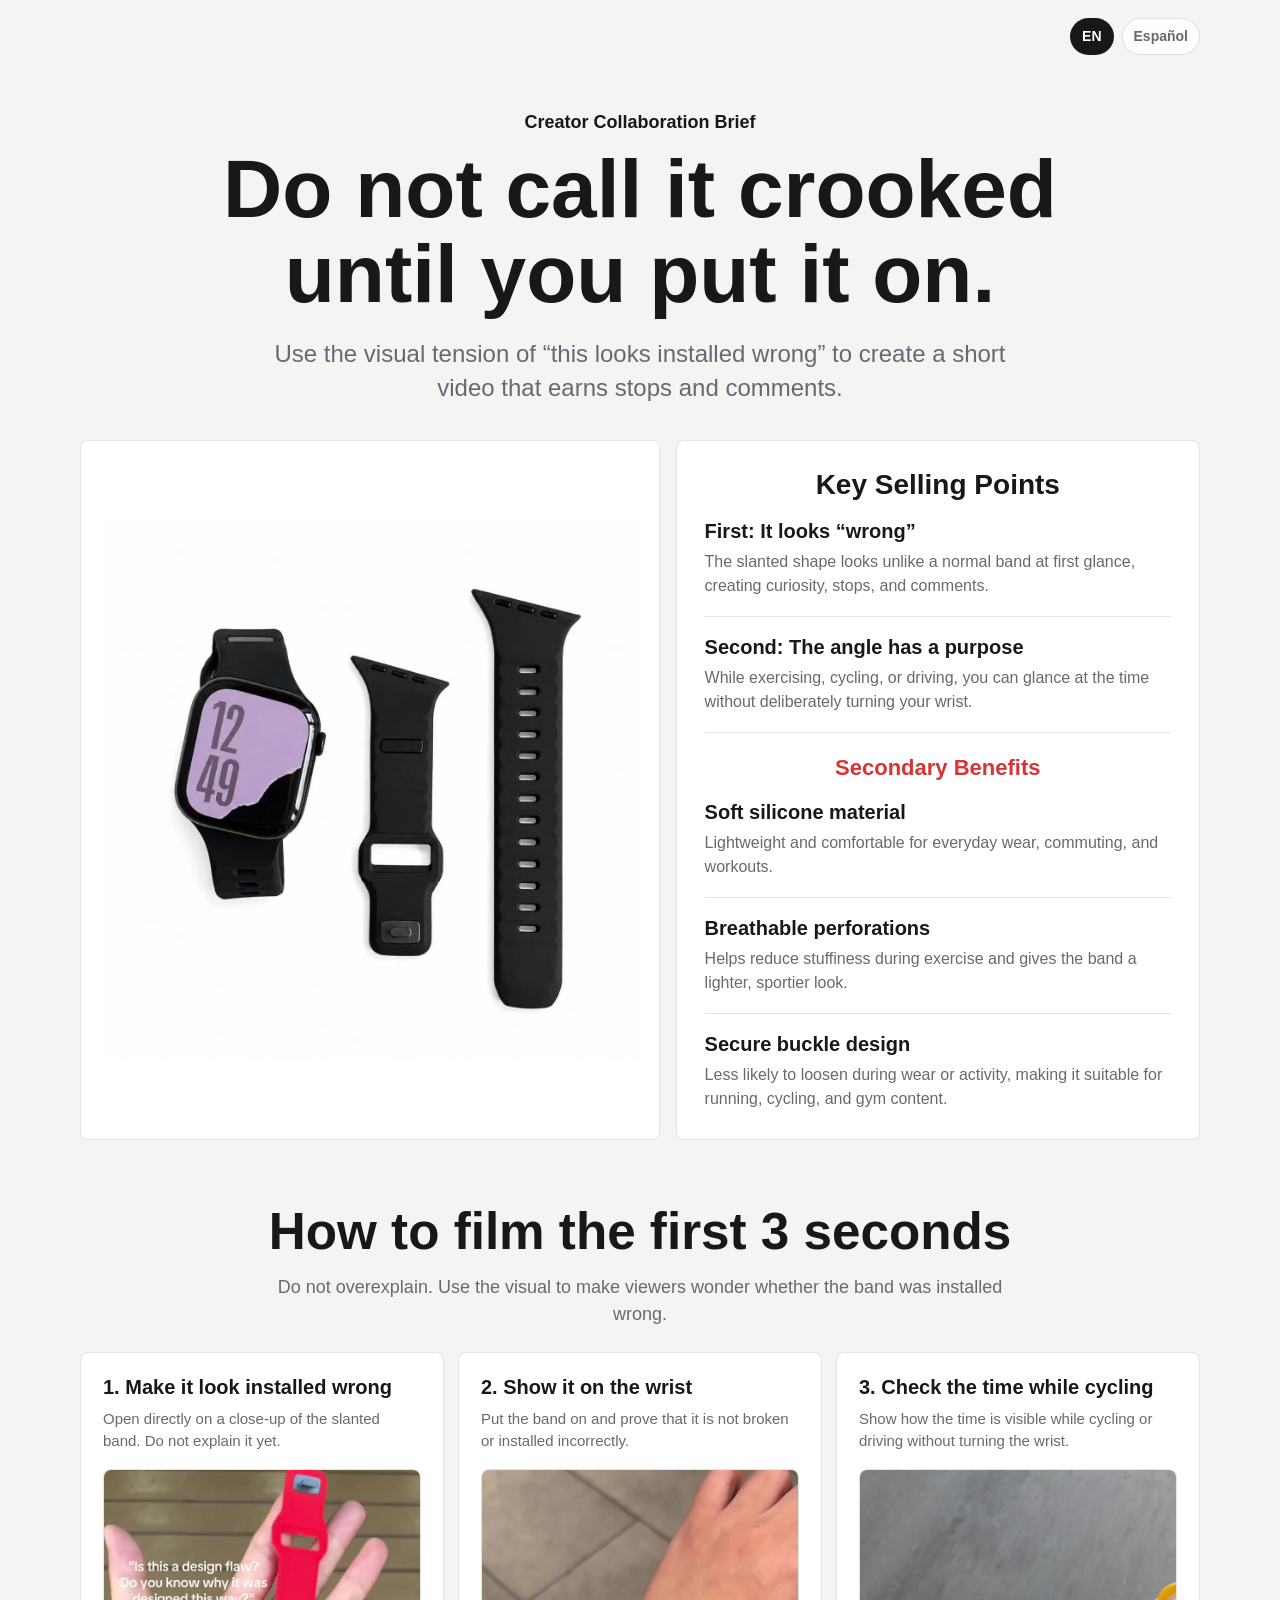
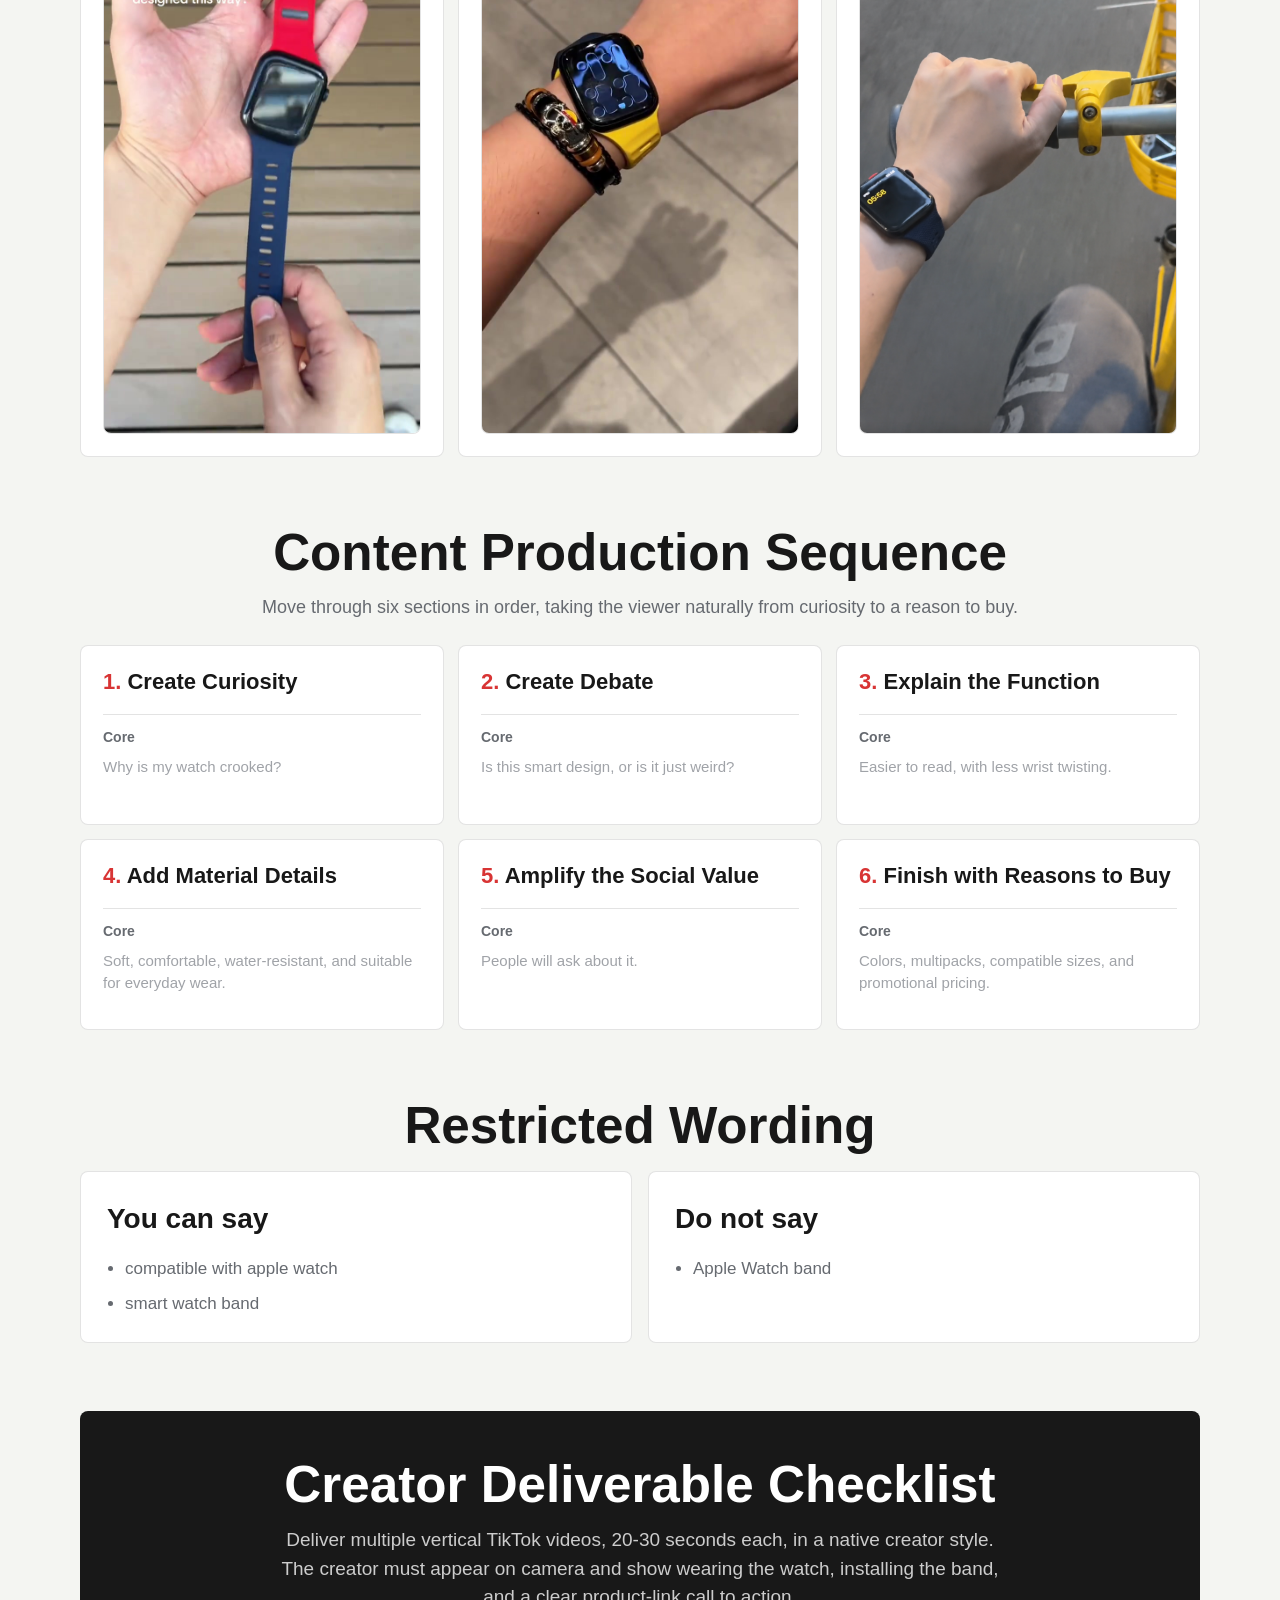
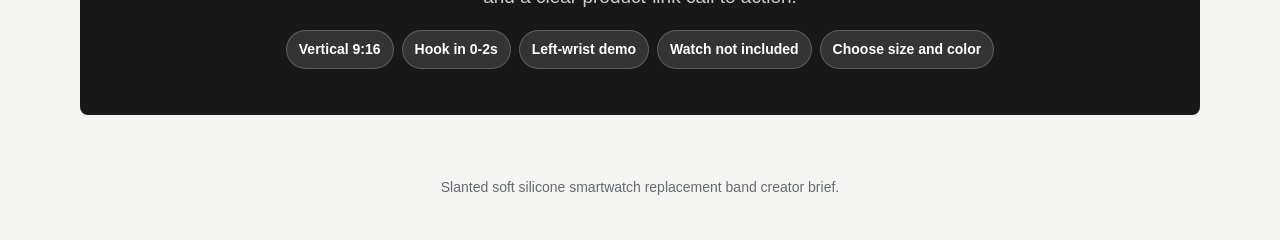
==== index.html @ fd340e9d "Sync English and Spanish content production sequence" ====
<!doctype html>
<html lang="en">
<head>
  <meta charset="utf-8">
  <meta name="viewport" content="width=device-width, initial-scale=1">
  <title>Slanted Apple Watch Band Creator Brief</title>
  <style>
    :root {
      --ink: #181818;
      --muted: #666a70;
      --page: #f4f5f2;
      --panel: #ffffff;
      --line: rgba(24, 24, 24, .12);
      --yellow: #f4c426;
      --red: #d83434;
      --blue: #1f4f86;
      --green: #61705a;
    }

    * {
      box-sizing: border-box;
      min-width: 0;
    }

    html { scroll-behavior: smooth; }

    body {
      margin: 0;
      font-family: -apple-system, BlinkMacSystemFont, "Segoe UI", Arial, sans-serif;
      color: var(--ink);
      background: var(--page);
      line-height: 1.5;
      letter-spacing: 0;
      overflow-x: hidden;
      max-width: 100vw;
    }

    h1, h2, h3, p, span, strong, li, .hook, .script-block {
      overflow-wrap: anywhere;
      word-break: normal;
    }

    img {
      display: block;
      max-width: 100%;
    }

    a { color: inherit; }

    .wrap {
      width: min(1120px, calc(100% - 36px));
      margin: 0 auto;
    }

    .language-switch {
      display: flex;
      justify-content: flex-end;
      gap: 8px;
      padding-top: 18px;
    }

    .language-switch a {
      color: var(--muted);
      text-decoration: none;
      font-size: 14px;
      font-weight: 700;
      padding: 7px 11px;
      border-radius: 999px;
      background: rgba(255, 255, 255, .75);
      border: 1px solid var(--line);
    }

    .language-switch a.active {
      color: #fff;
      background: var(--ink);
    }

    .hero {
      padding: 54px 0 30px;
      text-align: center;
    }

    .eyebrow {
      margin: 0 0 10px;
      color: var(--ink);
      font-size: 18px;
      font-weight: 800;
    }

    h1 {
      max-width: 930px;
      margin: 0 auto;
      font-size: clamp(42px, 7vw, 82px);
      line-height: 1.04;
      font-weight: 850;
    }

    .lead {
      max-width: 760px;
      margin: 20px auto 0;
      color: var(--muted);
      font-size: clamp(18px, 2vw, 24px);
      line-height: 1.45;
    }

    .hero-grid {
      display: grid;
      grid-template-columns: minmax(0, 1.05fr) minmax(280px, .95fr);
      gap: 16px;
      margin-top: 34px;
      align-items: stretch;
    }

    .hero-visual,
    .hero-facts {
      border-radius: 8px;
      overflow: hidden;
      background: var(--panel);
      border: 1px solid var(--line);
    }

    .hero-visual {
      display: flex;
      align-items: center;
      justify-content: center;
      min-height: 520px;
    }

    .hero-visual img {
      width: 100%;
      height: 100%;
      min-height: 520px;
      object-fit: contain;
      padding: 20px;
      background: #fff;
    }

    .hero-facts {
      text-align: left;
      padding: 28px;
      display: flex;
      flex-direction: column;
      justify-content: center;
      gap: 18px;
    }

    .facts-title {
      margin: 0;
      font-size: 28px;
      line-height: 1.15;
      font-weight: 850;
    }

    .fact-row {
      padding-bottom: 18px;
      border-bottom: 1px solid var(--line);
    }

    .fact-row:last-child {
      border-bottom: 0;
      padding-bottom: 0;
    }

    .fact-row strong {
      display: block;
      font-size: 20px;
      line-height: 1.25;
      margin-bottom: 6px;
    }

    .fact-row span {
      display: block;
      color: var(--muted);
      font-size: 16px;
    }

    .fact-subtitle {
      margin: 0 0 -2px;
      color: var(--red);
      font-size: 22px;
      font-weight: 850;
      letter-spacing: 0;
      text-align: center;
    }

    section { padding: 34px 0; }

    h2 {
      margin: 0 0 18px;
      font-size: clamp(30px, 4vw, 52px);
      line-height: 1.08;
      text-align: center;
      font-weight: 850;
    }

    .section-subtitle {
      max-width: 760px;
      margin: -4px auto 24px;
      color: var(--muted);
      text-align: center;
      font-size: 18px;
    }

    .grid {
      display: grid;
      grid-template-columns: repeat(4, minmax(0, 1fr));
      gap: 14px;
    }

    .grid-three {
      grid-template-columns: repeat(3, minmax(0, 1fr));
    }

    .tile {
      min-height: 190px;
      padding: 22px;
      border-radius: 8px;
      background: var(--panel);
      border: 1px solid var(--line);
    }

    .tile strong {
      display: block;
      margin-bottom: 8px;
      font-size: 20px;
      line-height: 1.25;
    }

    .tile span {
      display: block;
      color: var(--muted);
      font-size: 15px;
    }

    .tile-image {
      width: 100%;
      aspect-ratio: 9 / 16;
      object-fit: cover;
      object-position: center;
      border-radius: 8px;
      margin-top: 16px;
      border: 1px solid var(--line);
      background: #fff;
    }

    .split {
      display: grid;
      grid-template-columns: 1fr 1fr;
      gap: 16px;
      align-items: stretch;
    }

    .panel {
      border-radius: 8px;
      background: var(--panel);
      border: 1px solid var(--line);
      overflow: hidden;
    }

    .panel-copy {
      padding: 34px;
      display: flex;
      flex-direction: column;
      justify-content: center;
    }

    .panel-copy h3 {
      margin: 0 0 12px;
      font-size: clamp(28px, 4vw, 48px);
      line-height: 1.08;
    }

    .panel-copy p {
      margin: 0 0 16px;
      color: var(--muted);
      font-size: 18px;
    }

    .panel-copy ul {
      margin: 0;
      padding-left: 18px;
      color: var(--muted);
      font-size: 17px;
    }

    .panel-copy li + li { margin-top: 8px; }

    .reference-image img {
      width: 100%;
      height: 100%;
      min-height: 520px;
      object-fit: cover;
    }

    .reference-grid {
      display: grid;
      grid-template-columns: repeat(4, minmax(0, 1fr));
      gap: 14px;
    }

    .reference-grid .panel img {
      width: 100%;
      height: 100%;
      aspect-ratio: 3 / 4;
      object-fit: cover;
    }

    .caption {
      padding: 12px 16px;
      color: var(--muted);
      font-size: 14px;
      border-top: 1px solid var(--line);
      background: #fff;
    }

    .script-block {
      padding: 26px;
      border-left: 7px solid var(--yellow);
      background: #fff;
      border-radius: 8px;
      border-top: 1px solid var(--line);
      border-right: 1px solid var(--line);
      border-bottom: 1px solid var(--line);
      font-size: 22px;
      line-height: 1.45;
      font-weight: 750;
    }

    .shot-list {
      display: grid;
      grid-template-columns: repeat(5, minmax(0, 1fr));
      gap: 12px;
      counter-reset: shot;
    }

    .shot {
      min-height: 220px;
      padding: 18px;
      border-radius: 8px;
      border: 1px solid var(--line);
      background: var(--panel);
      position: relative;
    }

    .shot::before {
      counter-increment: shot;
      content: counter(shot);
      display: flex;
      align-items: center;
      justify-content: center;
      width: 30px;
      height: 30px;
      margin-bottom: 18px;
      border-radius: 50%;
      color: #fff;
      background: var(--ink);
      font-weight: 800;
    }

    .shot strong {
      display: block;
      margin-bottom: 8px;
      font-size: 18px;
      line-height: 1.25;
    }

    .shot span {
      display: block;
      color: var(--muted);
      font-size: 15px;
    }

    .hooks {
      display: grid;
      grid-template-columns: repeat(2, minmax(0, 1fr));
      gap: 14px;
    }

    .hook {
      min-height: 120px;
      padding: 22px;
      border-radius: 8px;
      background: var(--ink);
      color: #fff;
      font-size: 22px;
      line-height: 1.25;
      font-weight: 800;
    }

    .hook:nth-child(2) { background: var(--blue); }
    .hook:nth-child(3) { background: var(--green); }
    .hook:nth-child(4) { background: var(--red); }

    .content-flow {
      display: grid;
      grid-template-columns: repeat(3, minmax(0, 1fr));
      gap: 14px;
      counter-reset: flow-step;
    }

    .flow-card {
      min-height: 180px;
      padding: 22px;
      border-radius: 8px;
      background: var(--panel);
      border: 1px solid var(--line);
      counter-increment: flow-step;
    }

    .flow-card h3 {
      margin: 0 0 18px;
      font-size: 22px;
      line-height: 1.25;
    }

    .flow-card h3::before {
      content: counter(flow-step) ". ";
      color: var(--red);
    }

    .flow-branch {
      min-height: 76px;
      padding: 12px 0;
      border-top: 1px solid var(--line);
    }

    .flow-branch strong {
      display: block;
      margin-bottom: 8px;
      color: var(--muted);
      font-size: 14px;
    }

    .flow-branch span {
      display: block;
      min-height: 28px;
      color: #a0a3a8;
      font-size: 15px;
    }

    .do-dont {
      display: grid;
      grid-template-columns: 1fr 1fr;
      gap: 16px;
    }

    .list-panel {
      padding: 26px;
      border-radius: 8px;
      background: var(--panel);
      border: 1px solid var(--line);
    }

    .list-panel h3 {
      margin: 0 0 16px;
      font-size: 28px;
    }

    .list-note {
      margin: -6px 0 14px;
      color: var(--ink);
      font-size: 18px;
      font-weight: 750;
    }

    .list-panel ul {
      margin: 0;
      padding-left: 18px;
      color: var(--muted);
      font-size: 17px;
    }

    .list-panel li + li { margin-top: 9px; }

    .quote-grid {
      display: grid;
      grid-template-columns: repeat(3, minmax(0, 1fr));
      gap: 14px;
    }

    .quote {
      padding: 22px;
      border-radius: 8px;
      background: var(--panel);
      border: 1px solid var(--line);
      min-height: 180px;
    }

    .quote strong {
      display: block;
      font-size: 18px;
      margin-bottom: 8px;
    }

    .quote p {
      margin: 0;
      color: var(--muted);
      font-size: 16px;
    }

    .cta {
      padding: 46px 28px;
      border-radius: 8px;
      color: #fff;
      background: var(--ink);
      text-align: center;
    }

    .cta h2 {
      color: #fff;
      margin-bottom: 14px;
    }

    .cta p {
      max-width: 740px;
      margin: 0 auto;
      color: rgba(255, 255, 255, .78);
      font-size: 19px;
    }

    .badge-row {
      display: flex;
      flex-wrap: wrap;
      gap: 8px;
      justify-content: center;
      margin-top: 18px;
    }

    .badge {
      padding: 8px 12px;
      border-radius: 999px;
      background: rgba(255, 255, 255, .12);
      border: 1px solid rgba(255, 255, 255, .2);
      color: #fff;
      font-size: 14px;
      font-weight: 750;
    }

    footer {
      padding: 28px 0 42px;
      color: var(--muted);
      text-align: center;
      font-size: 14px;
    }

    @media (max-width: 900px) {
      .hero-grid,
      .split,
      .do-dont {
        grid-template-columns: 1fr;
      }

      .grid,
      .shot-list,
      .content-flow,
      .reference-grid,
      .quote-grid {
        grid-template-columns: repeat(2, minmax(0, 1fr));
      }

      .reference-image img,
      .hero-visual,
      .hero-visual img {
        min-height: 0;
      }
    }

    @media (max-width: 620px) {
      .wrap {
        width: calc(100% - 24px);
        max-width: calc(100vw - 24px);
      }
      .language-switch { justify-content: center; }
      .hero { padding-top: 38px; }
      h1 {
        font-size: clamp(34px, 10vw, 42px);
        line-height: 1.08;
      }
      .lead {
        font-size: 17px;
        max-width: 100%;
      }
      .hero-grid {
        gap: 12px;
        width: 100%;
      }
      .hero-visual,
      .hero-facts,
      .panel,
      .tile,
      .shot,
      .quote,
      .list-panel {
        width: 100%;
        max-width: 100%;
      }
      .hero-visual img { padding: 12px; }
      .grid,
      .shot-list,
      .hooks,
      .content-flow,
      .reference-grid,
      .quote-grid {
        grid-template-columns: 1fr;
      }
      .hero-facts,
      .panel-copy,
      .list-panel,
      .script-block {
        padding: 22px;
      }
      .shot { min-height: 0; }
      .hook { font-size: 20px; }
    }
  </style>
</head>
<body>
  <header class="wrap">
    <nav class="language-switch" aria-label="Language">
      <a class="active" href="index.html">EN</a>
      <a href="index-es.html">Español</a>
    </nav>
  </header>

  <main>
    <section class="hero">
      <div class="wrap">
        <p class="eyebrow">Creator Collaboration Brief</p>
        <h1>Do not call it crooked until you put it on.</h1>
        <p class="lead">Use the visual tension of “this looks installed wrong” to create a short video that earns stops and comments.</p>

        <div class="hero-grid">
          <div class="hero-visual">
            <img src="assets/product-main.webp" alt="Black slanted smartwatch replacement band">
          </div>
          <div class="hero-facts">
            <h2 class="facts-title">Key Selling Points</h2>
            <div class="fact-row">
              <strong>First: It looks “wrong”</strong>
              <span>The slanted shape looks unlike a normal band at first glance, creating curiosity, stops, and comments.</span>
            </div>
            <div class="fact-row">
              <strong>Second: The angle has a purpose</strong>
              <span>While exercising, cycling, or driving, you can glance at the time without deliberately turning your wrist.</span>
            </div>
            <div class="fact-subtitle">Secondary Benefits</div>
            <div class="fact-row">
              <strong>Soft silicone material</strong>
              <span>Lightweight and comfortable for everyday wear, commuting, and workouts.</span>
            </div>
            <div class="fact-row">
              <strong>Breathable perforations</strong>
              <span>Helps reduce stuffiness during exercise and gives the band a lighter, sportier look.</span>
            </div>
            <div class="fact-row">
              <strong>Secure buckle design</strong>
              <span>Less likely to loosen during wear or activity, making it suitable for running, cycling, and gym content.</span>
            </div>
          </div>
        </div>
      </div>
    </section>

    <section>
      <div class="wrap">
        <h2>How to film the first 3 seconds</h2>
        <p class="section-subtitle">Do not overexplain. Use the visual to make viewers wonder whether the band was installed wrong.</p>
        <div class="grid grid-three">
          <div class="tile">
            <strong>1. Make it look installed wrong</strong>
            <span>Open directly on a close-up of the slanted band. Do not explain it yet.</span>
            <img class="tile-image" src="assets/opening-step-01-wrong.jpg" alt="Close-up of the slanted band looking incorrectly installed">
          </div>
          <div class="tile">
            <strong>2. Show it on the wrist</strong>
            <span>Put the band on and prove that it is not broken or installed incorrectly.</span>
            <img class="tile-image" src="assets/opening-step-03-glance.jpg" alt="Slanted band worn on the wrist">
          </div>
          <div class="tile">
            <strong>3. Check the time while cycling</strong>
            <span>Show how the time is visible while cycling or driving without turning the wrist.</span>
            <img class="tile-image" src="assets/opening-step-04-bike.png" alt="Checking the time while cycling without turning the wrist">
          </div>
        </div>
      </div>
    </section>

    <section id="content-flow">
      <div class="wrap">
        <h2>Content Production Sequence</h2>
        <p class="section-subtitle">Move through six sections in order, taking the viewer naturally from curiosity to a reason to buy.</p>
        <div class="content-flow">
          <div class="flow-card">
            <h3>Create Curiosity</h3>
            <div class="flow-branch">
              <strong>Core</strong>
              <span>Why is my watch crooked?</span>
            </div>
          </div>
          <div class="flow-card">
            <h3>Create Debate</h3>
            <div class="flow-branch">
              <strong>Core</strong>
              <span>Is this smart design, or is it just weird?</span>
            </div>
          </div>
          <div class="flow-card">
            <h3>Explain the Function</h3>
            <div class="flow-branch">
              <strong>Core</strong>
              <span>Easier to read, with less wrist twisting.</span>
            </div>
          </div>
          <div class="flow-card">
            <h3>Add Material Details</h3>
            <div class="flow-branch">
              <strong>Core</strong>
              <span>Soft, comfortable, water-resistant, and suitable for everyday wear.</span>
            </div>
          </div>
          <div class="flow-card">
            <h3>Amplify the Social Value</h3>
            <div class="flow-branch">
              <strong>Core</strong>
              <span>People will ask about it.</span>
            </div>
          </div>
          <div class="flow-card">
            <h3>Finish with Reasons to Buy</h3>
            <div class="flow-branch">
              <strong>Core</strong>
              <span>Colors, multipacks, compatible sizes, and promotional pricing.</span>
            </div>
          </div>
        </div>
      </div>
    </section>

    <section>
      <div class="wrap">
        <h2>Restricted Wording</h2>
        <div class="do-dont">
          <div class="list-panel">
            <h3>You can say</h3>
            <ul>
              <li>compatible with apple watch</li>
              <li>smart watch band</li>
            </ul>
          </div>
          <div class="list-panel">
            <h3>Do not say</h3>
            <ul>
              <li>Apple Watch band</li>
            </ul>
          </div>
        </div>
      </div>
    </section>

    <section>
      <div class="wrap">
        <div class="cta">
          <h2>Creator Deliverable Checklist</h2>
          <p>Deliver multiple vertical TikTok videos, 20-30 seconds each, in a native creator style. The creator must appear on camera and show wearing the watch, installing the band, and a clear product-link call to action.</p>
          <div class="badge-row">
            <span class="badge">Vertical 9:16</span>
            <span class="badge">Hook in 0-2s</span>
            <span class="badge">Left-wrist demo</span>
            <span class="badge">Watch not included</span>
            <span class="badge">Choose size and color</span>
          </div>
        </div>
      </div>
    </section>
  </main>

  <footer class="wrap">
    Slanted soft silicone smartwatch replacement band creator brief.
  </footer>
</body>
</html>
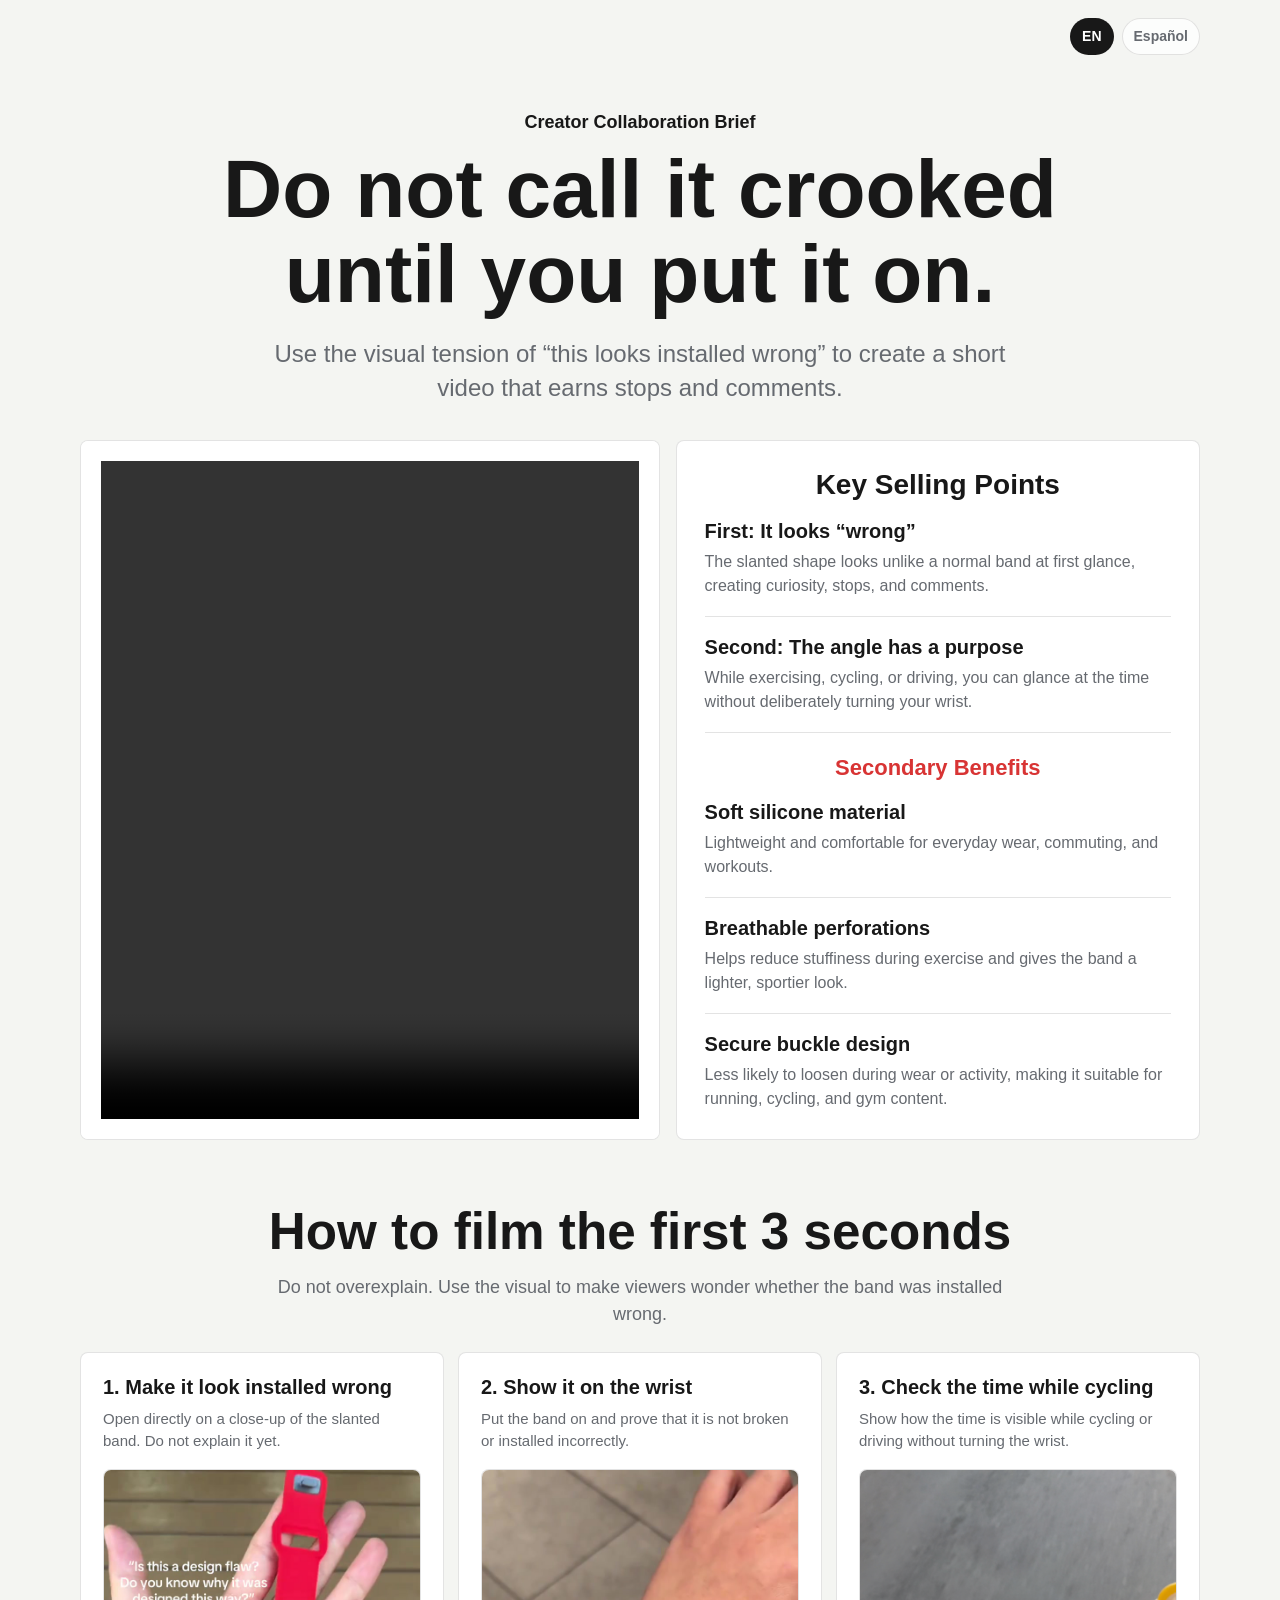
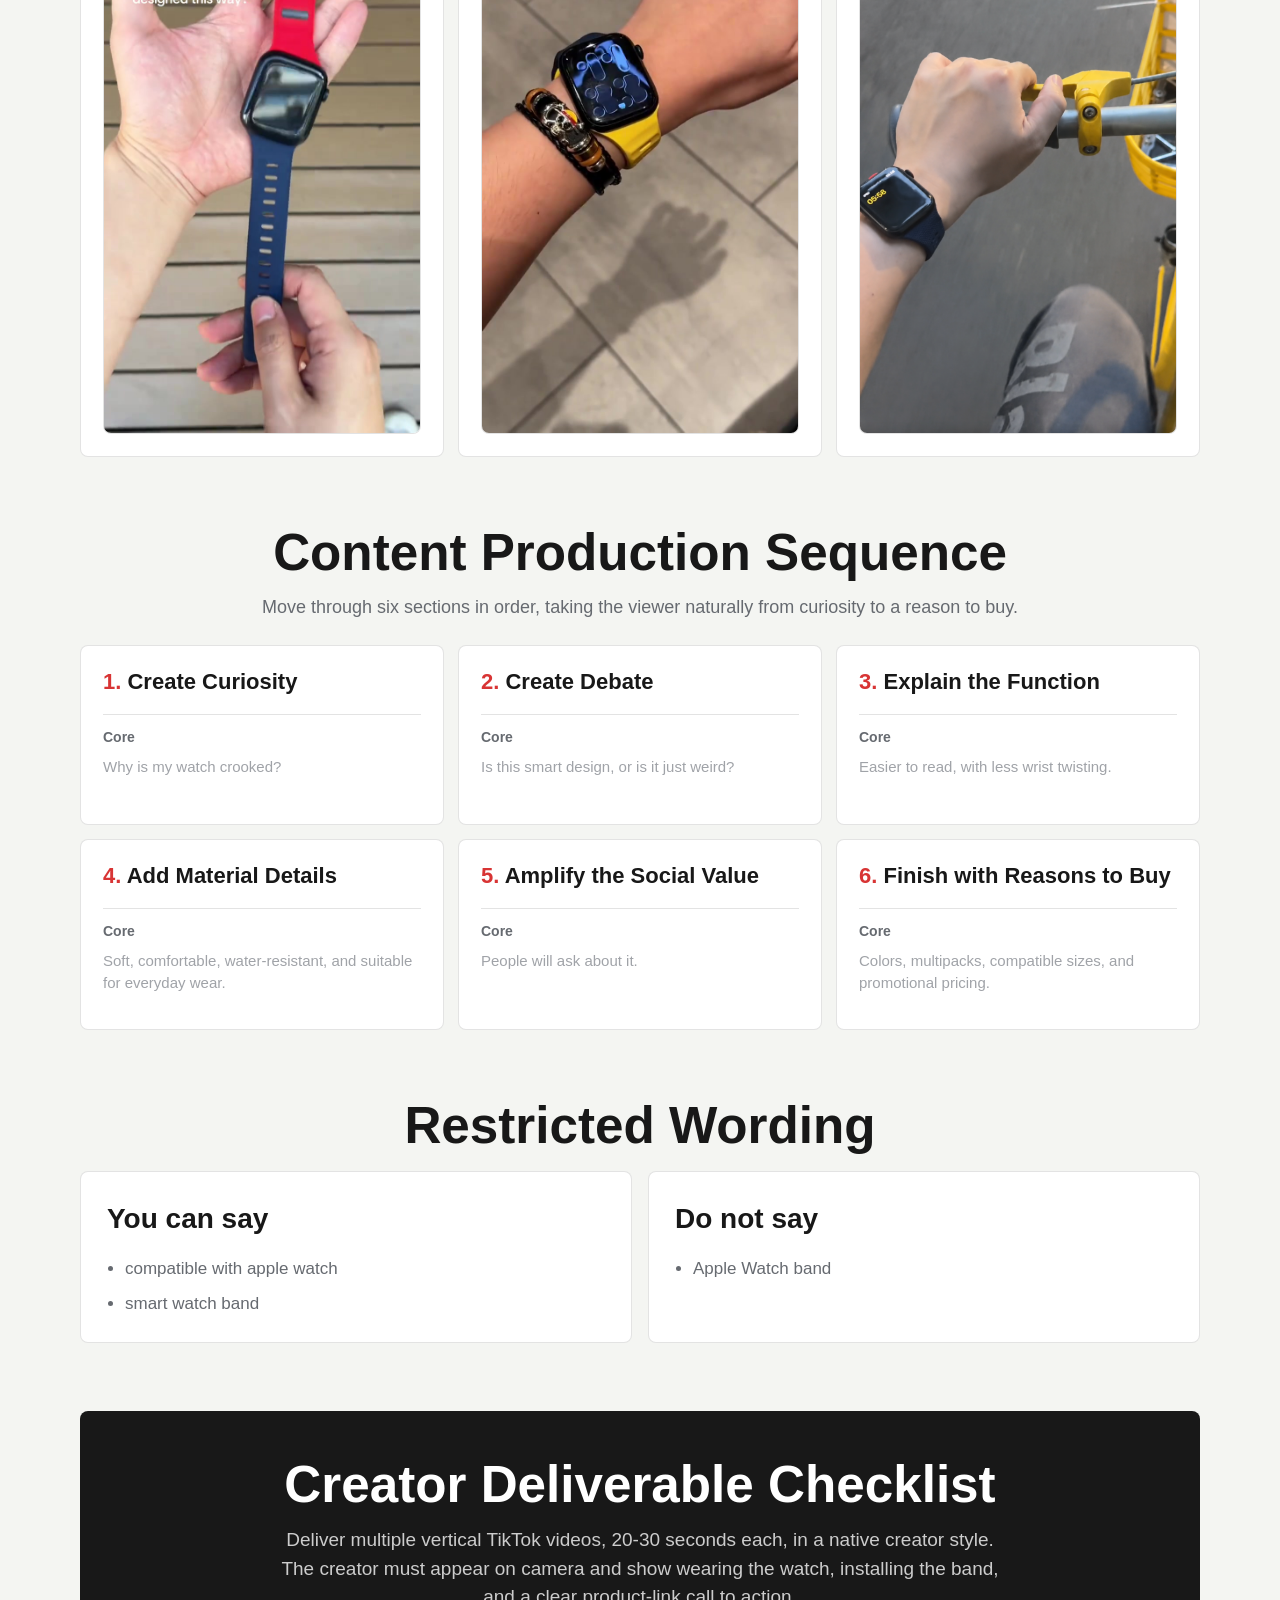
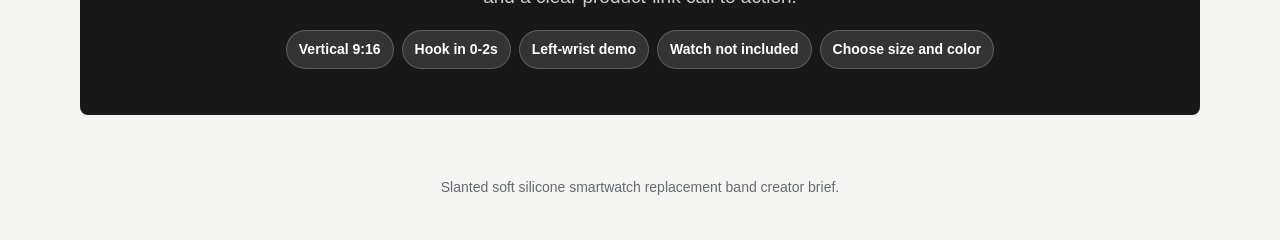
==== commit 5632f34c: "Replace selling points image with video" ====
--- a/index.html
+++ b/index.html
@@ -126,13 +126,15 @@
       min-height: 520px;
     }
 
-    .hero-visual img {
+    .hero-visual img,
+    .hero-visual video {
       width: 100%;
       height: 100%;
       min-height: 520px;
       object-fit: contain;
       padding: 20px;
       background: #fff;
+      display: block;
     }
 
     .hero-facts {
@@ -560,7 +562,8 @@
 
       .reference-image img,
       .hero-visual,
-      .hero-visual img {
+      .hero-visual img,
+      .hero-visual video {
         min-height: 0;
       }
     }
@@ -594,7 +597,8 @@
         width: 100%;
         max-width: 100%;
       }
-      .hero-visual img { padding: 12px; }
+      .hero-visual img,
+      .hero-visual video { padding: 12px; }
       .grid,
       .shot-list,
       .hooks,
@@ -631,7 +635,7 @@
 
         <div class="hero-grid">
           <div class="hero-visual">
-            <img src="assets/product-main.webp" alt="Black slanted smartwatch replacement band">
+            <video src="assets/selling-points-video.mp4" aria-label="Slanted smartwatch band selling points video" autoplay muted loop playsinline controls preload="metadata"></video>
           </div>
           <div class="hero-facts">
             <h2 class="facts-title">Key Selling Points</h2>
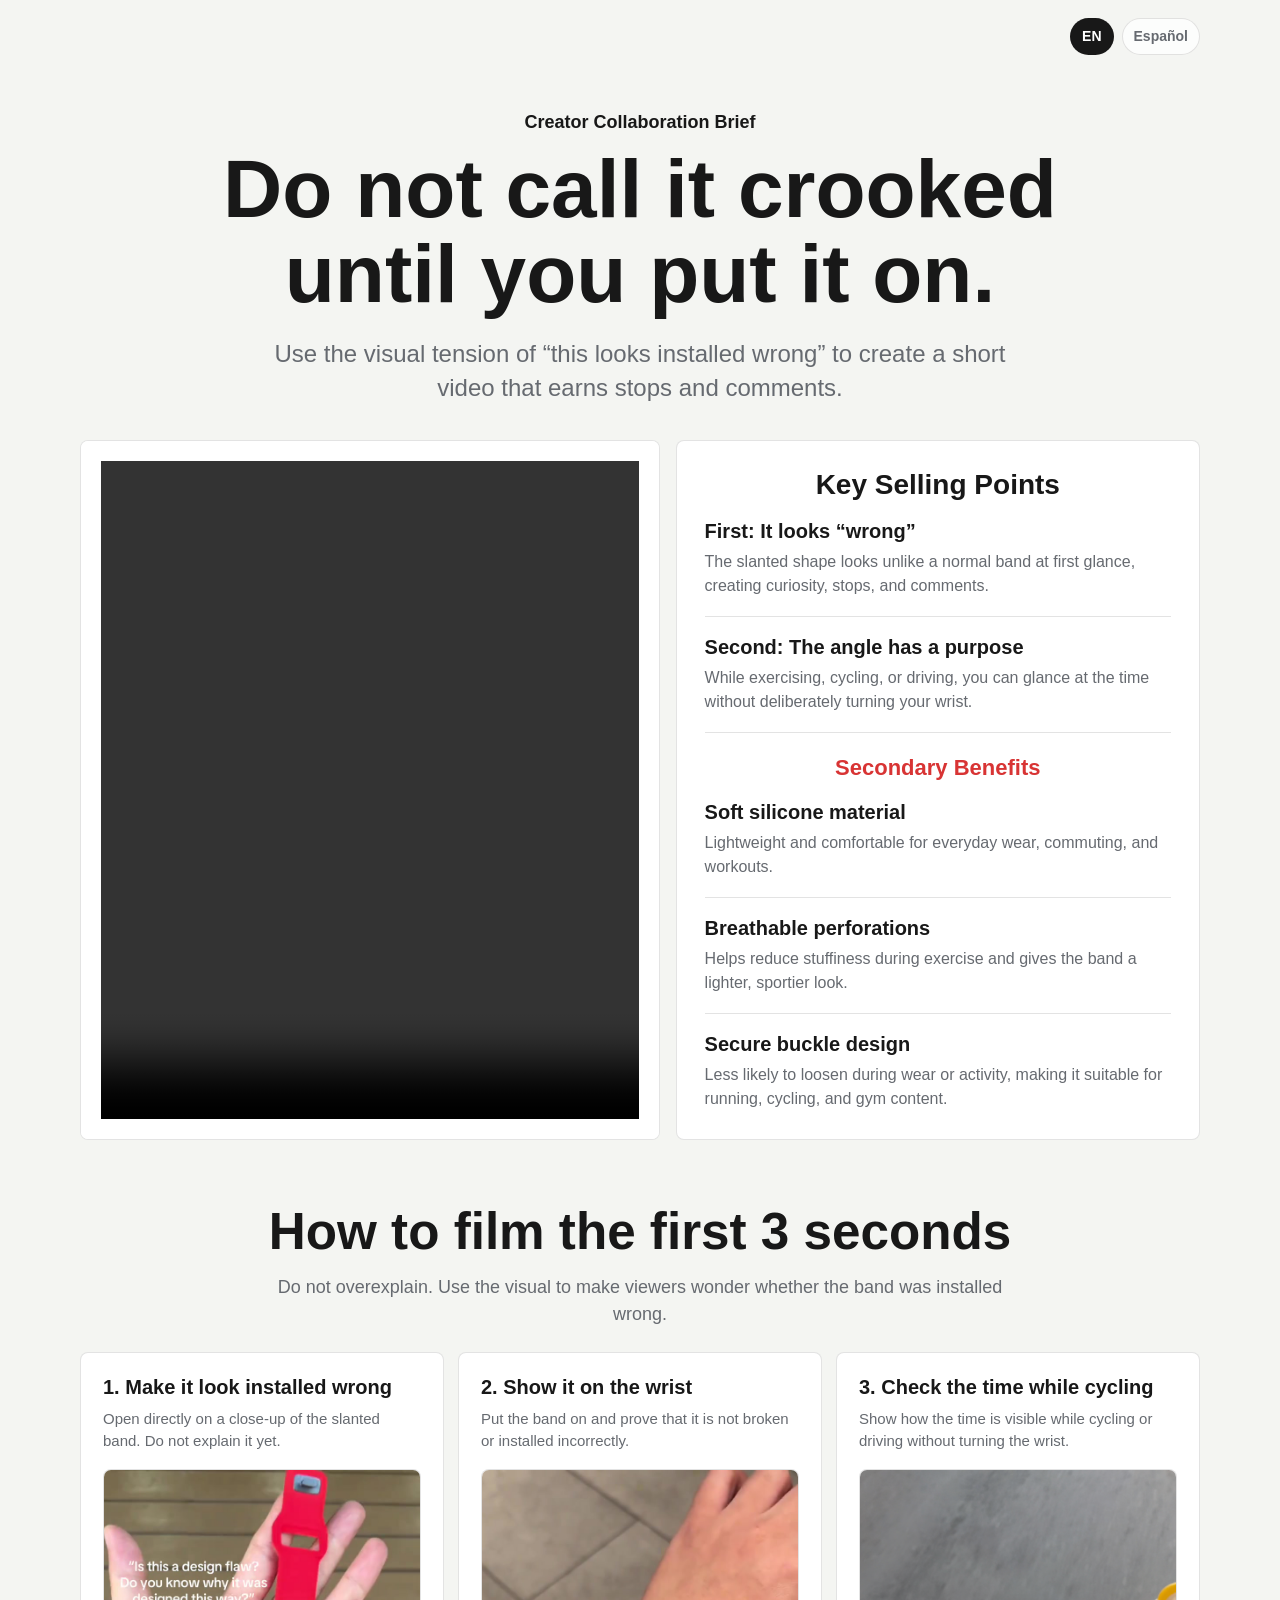
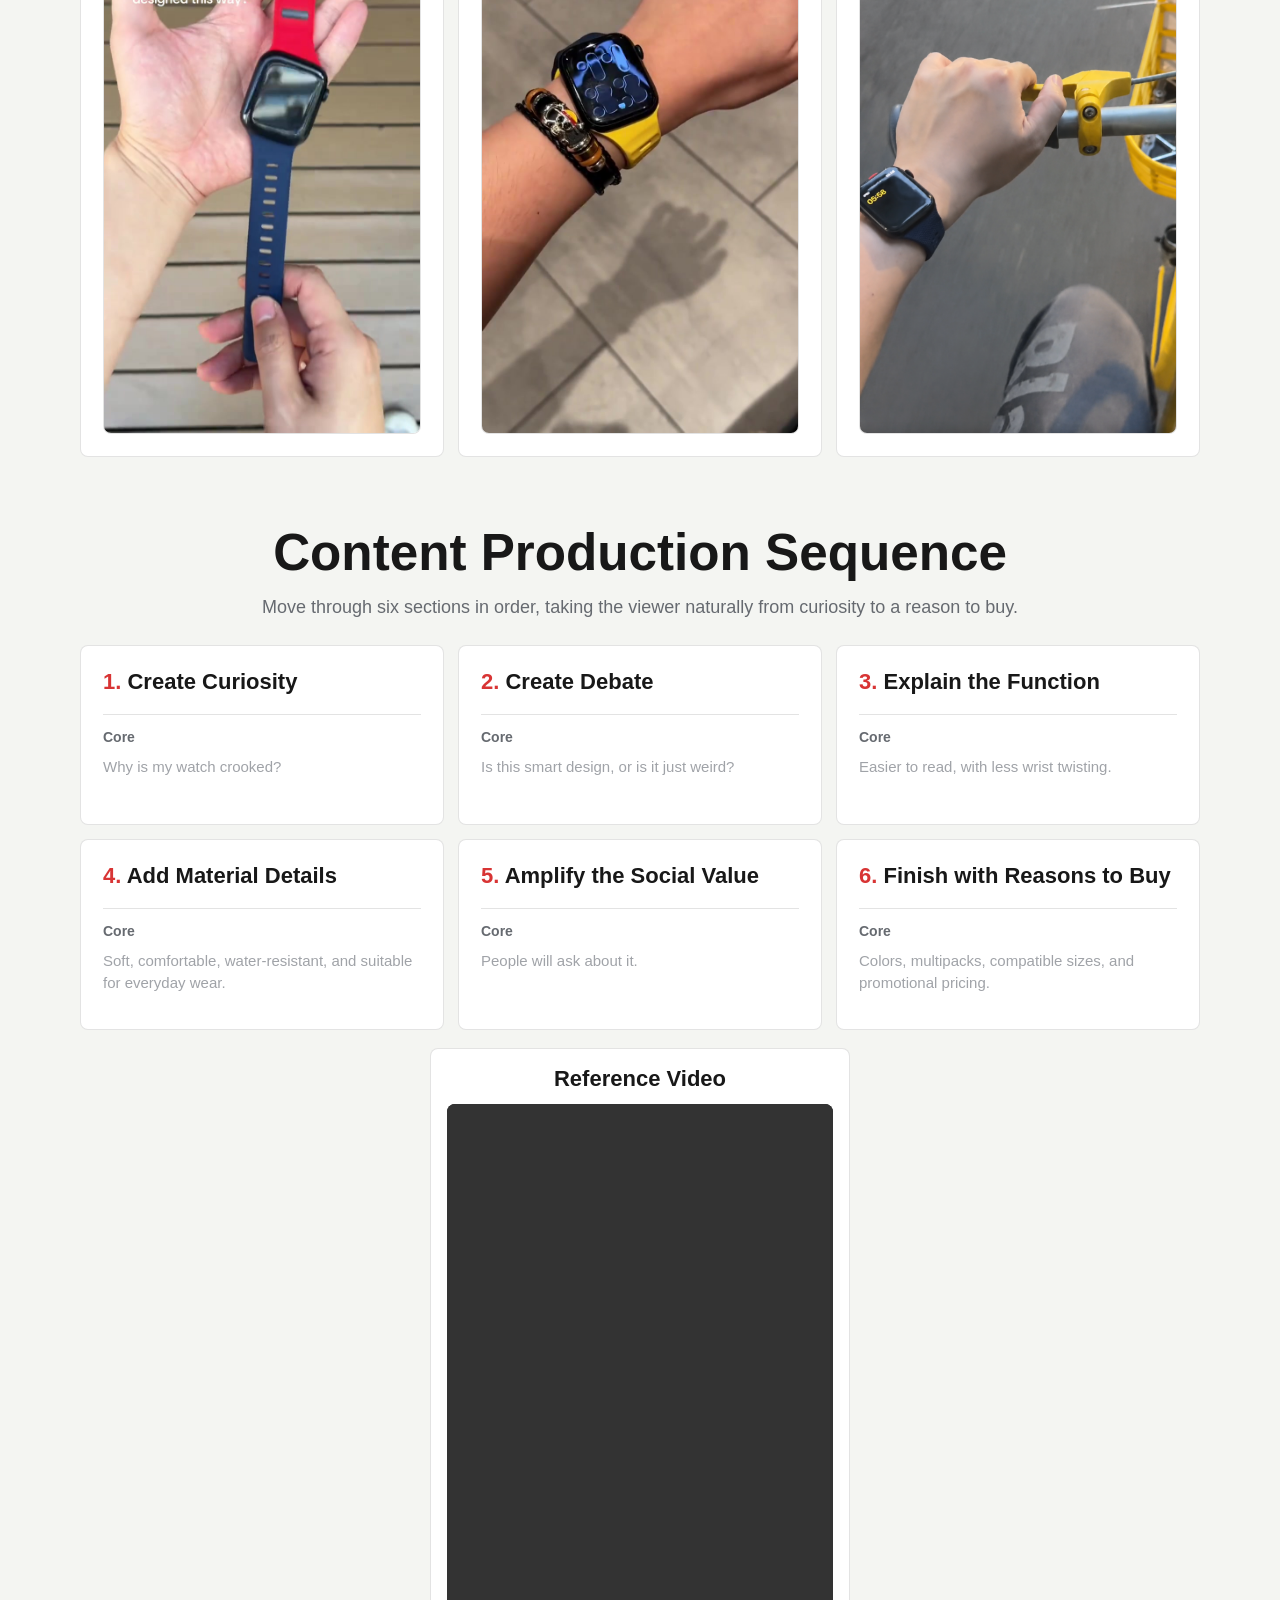
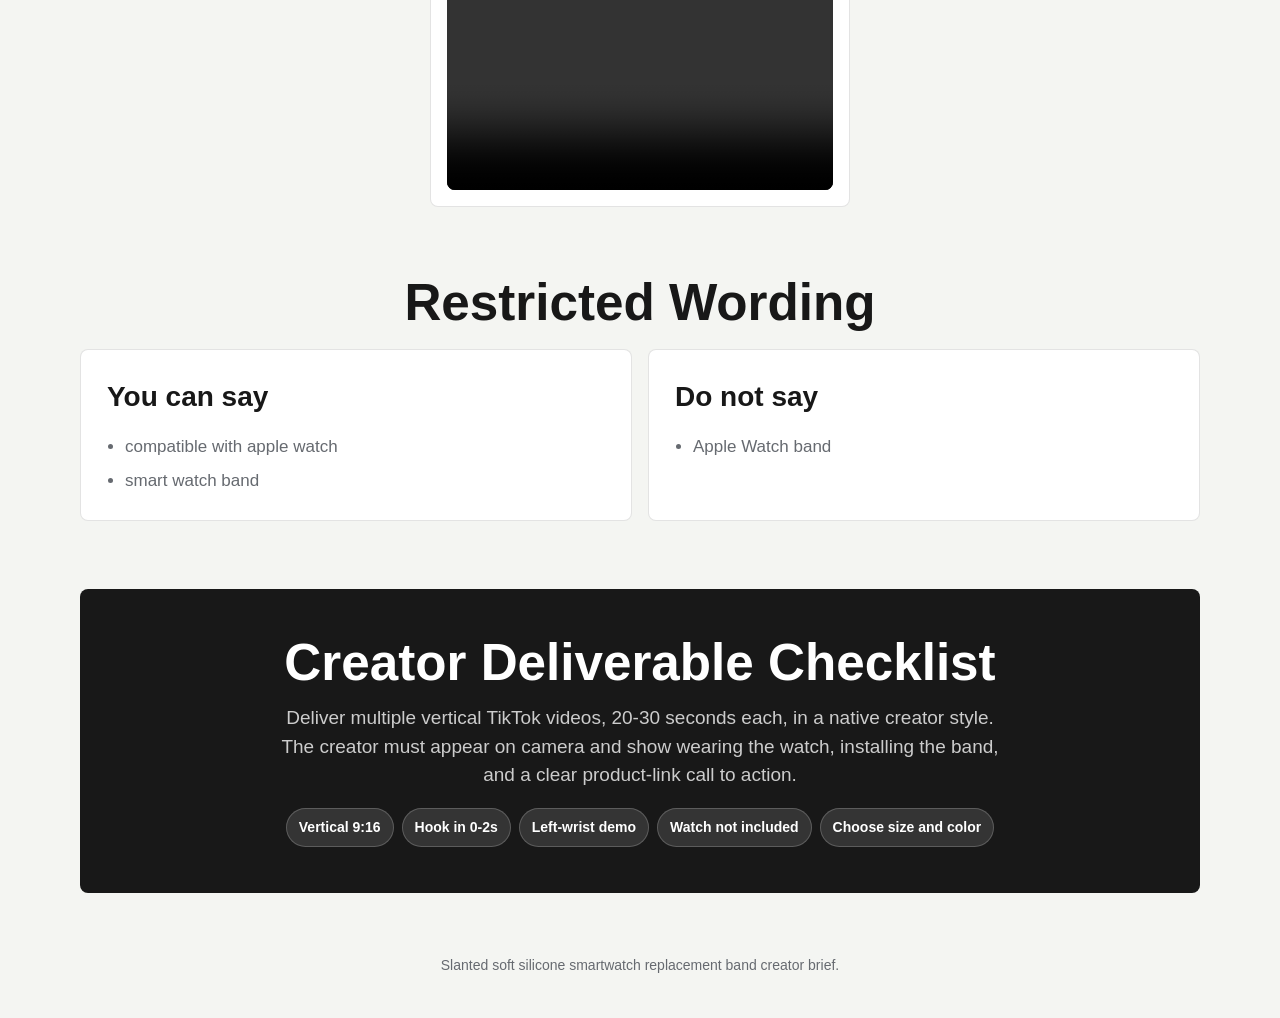
==== commit e2d022b4: "Add content flow reference video" ====
--- a/index.html
+++ b/index.html
@@ -440,6 +440,31 @@
       font-size: 15px;
     }
 
+    .flow-reference {
+      max-width: 420px;
+      margin: 18px auto 0;
+      padding: 16px;
+      border-radius: 8px;
+      background: var(--panel);
+      border: 1px solid var(--line);
+    }
+
+    .flow-reference h3 {
+      margin: 0 0 12px;
+      font-size: 22px;
+      line-height: 1.25;
+      text-align: center;
+    }
+
+    .flow-reference video {
+      display: block;
+      width: 100%;
+      aspect-ratio: 9 / 16;
+      object-fit: cover;
+      border-radius: 8px;
+      background: #111;
+    }
+
     .do-dont {
       display: grid;
       grid-template-columns: 1fr 1fr;
@@ -736,6 +761,10 @@
               <span>Colors, multipacks, compatible sizes, and promotional pricing.</span>
             </div>
           </div>
+        </div>
+        <div class="flow-reference">
+          <h3>Reference Video</h3>
+          <video src="assets/content-flow-reference.mp4" aria-label="Content production sequence reference video" controls playsinline preload="metadata"></video>
         </div>
       </div>
     </section>
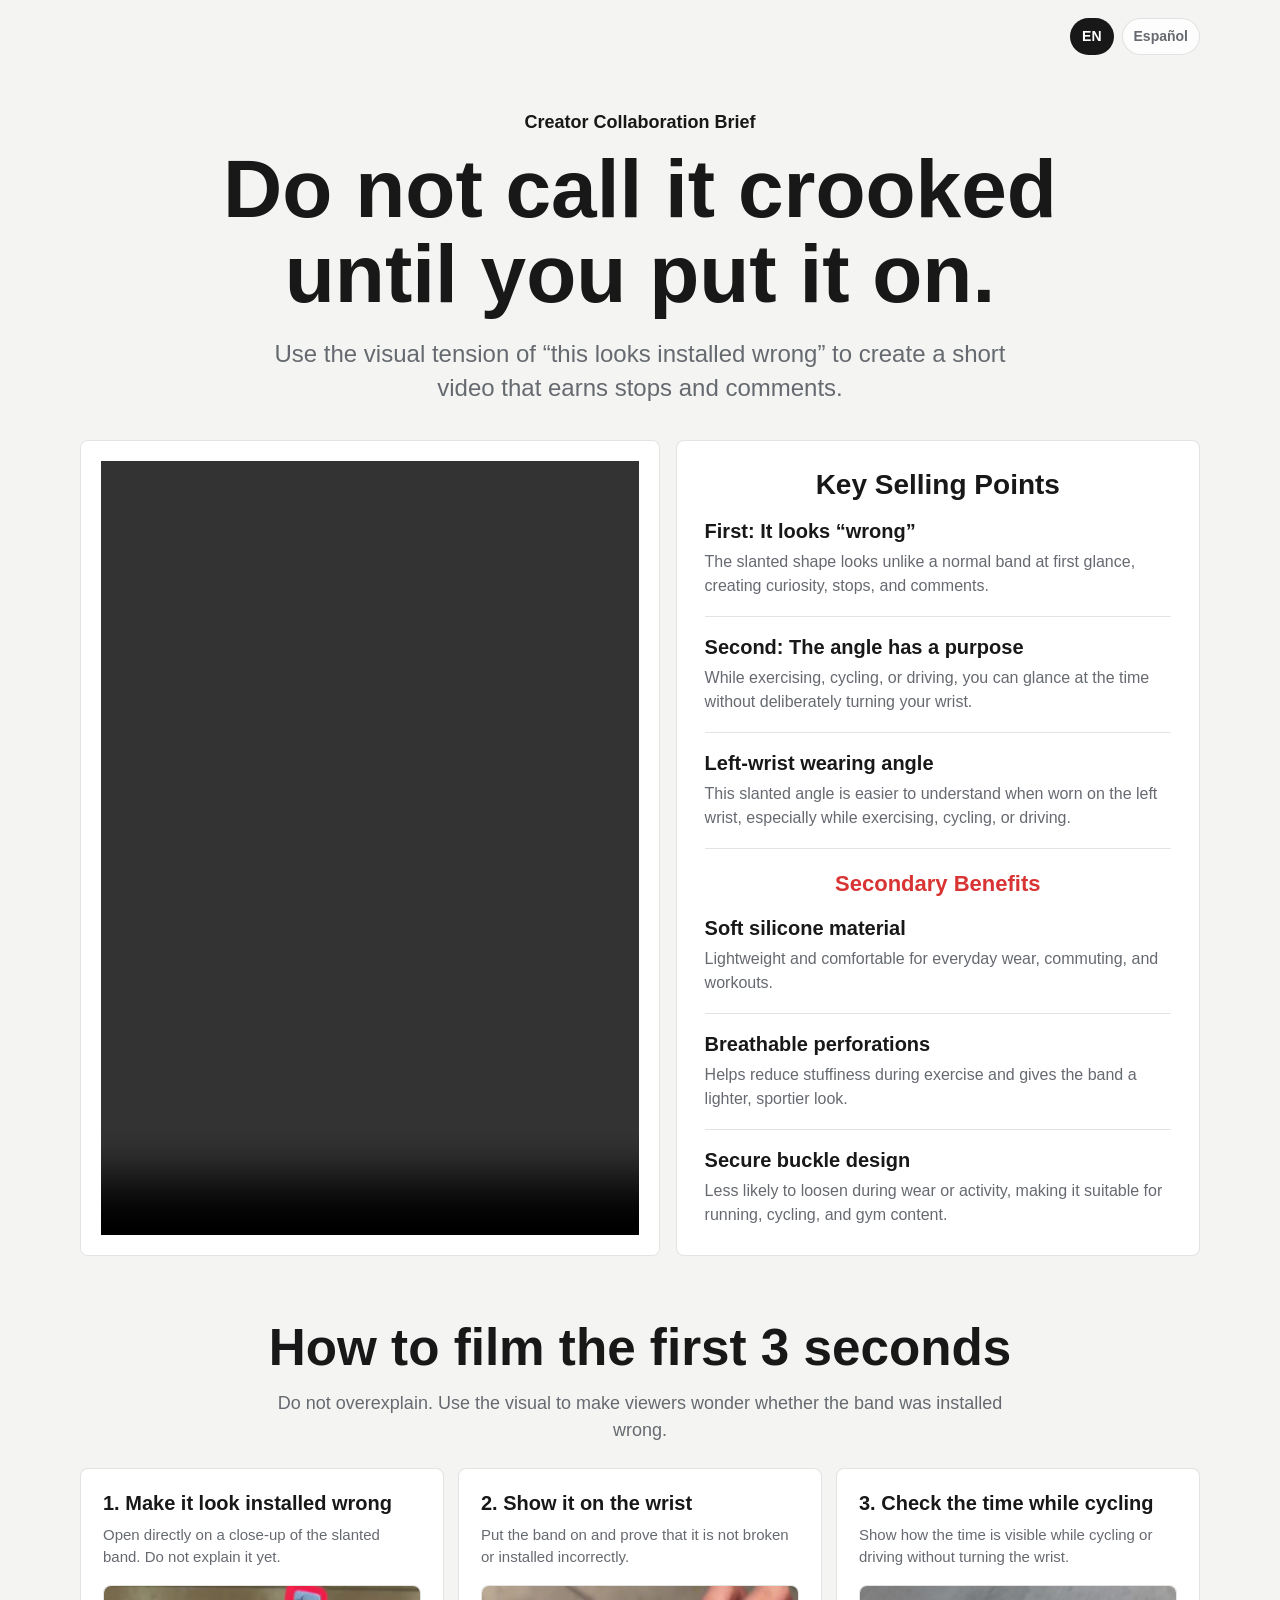
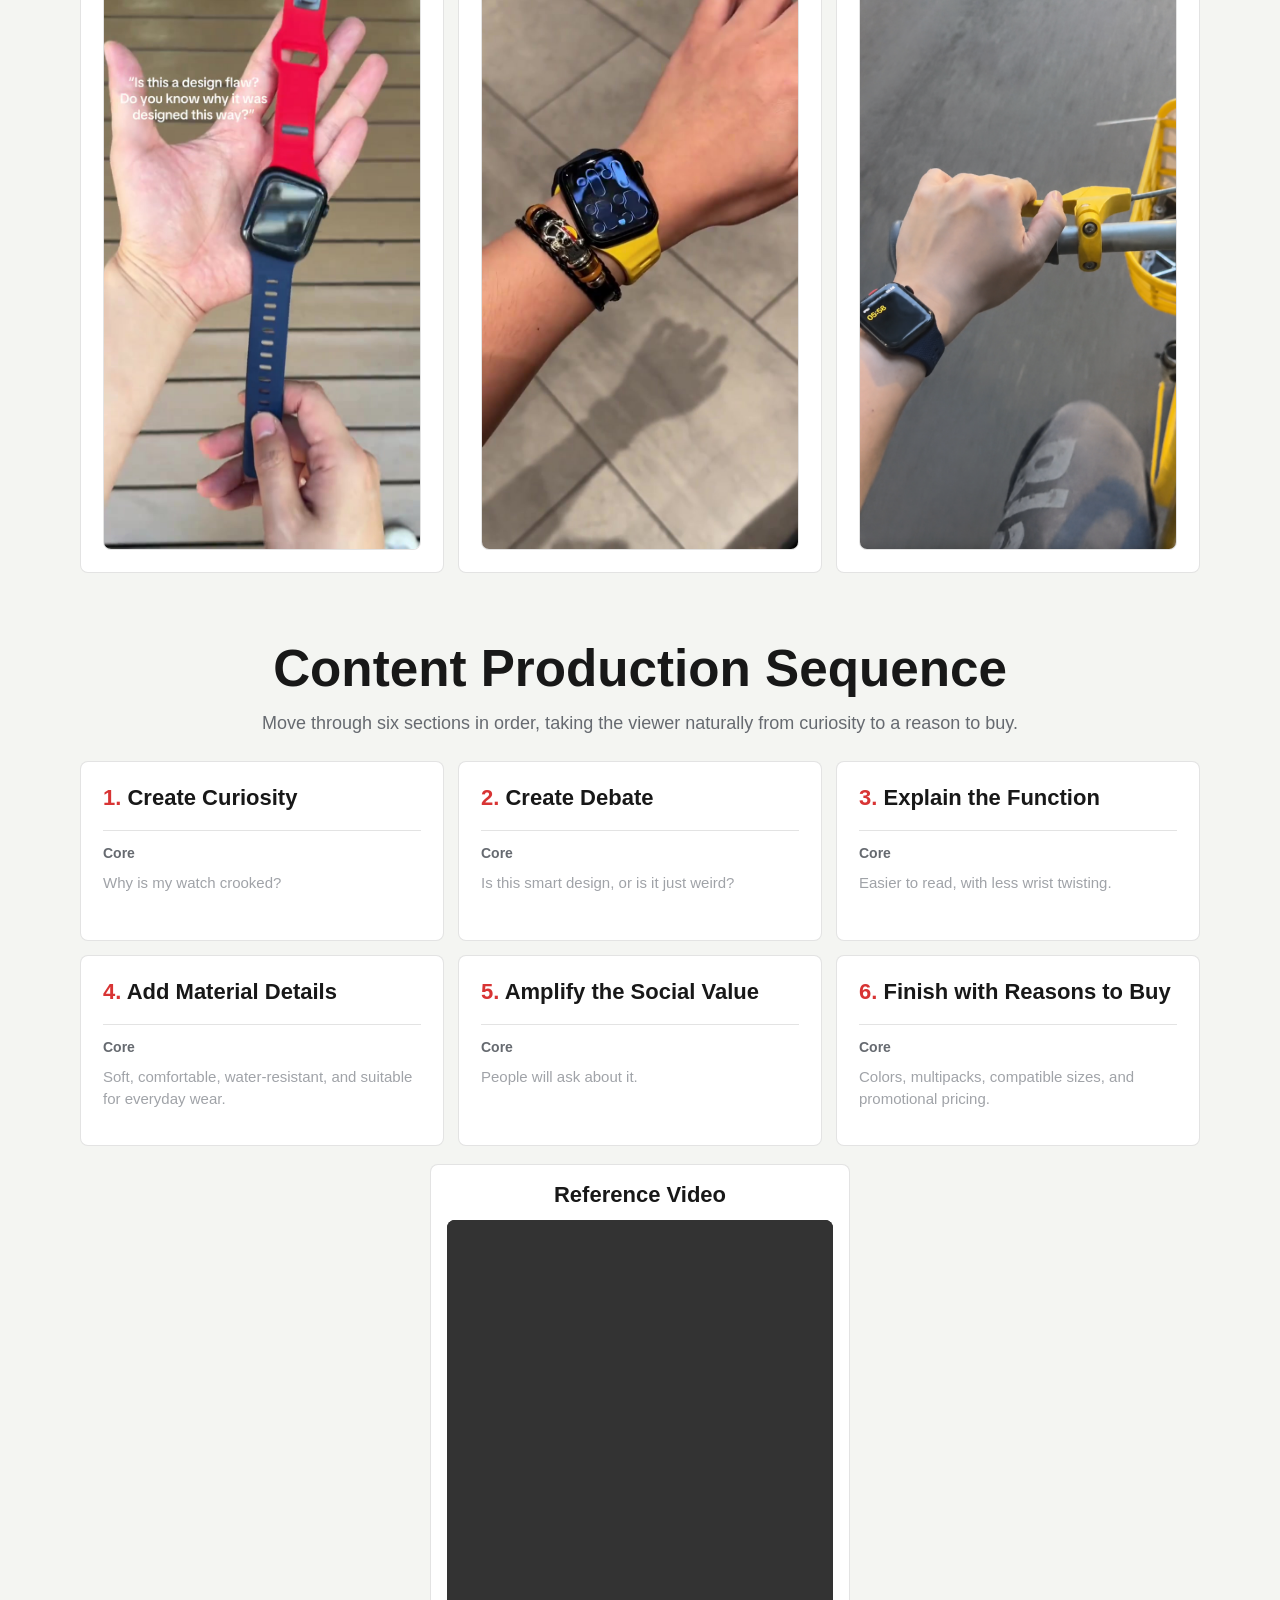
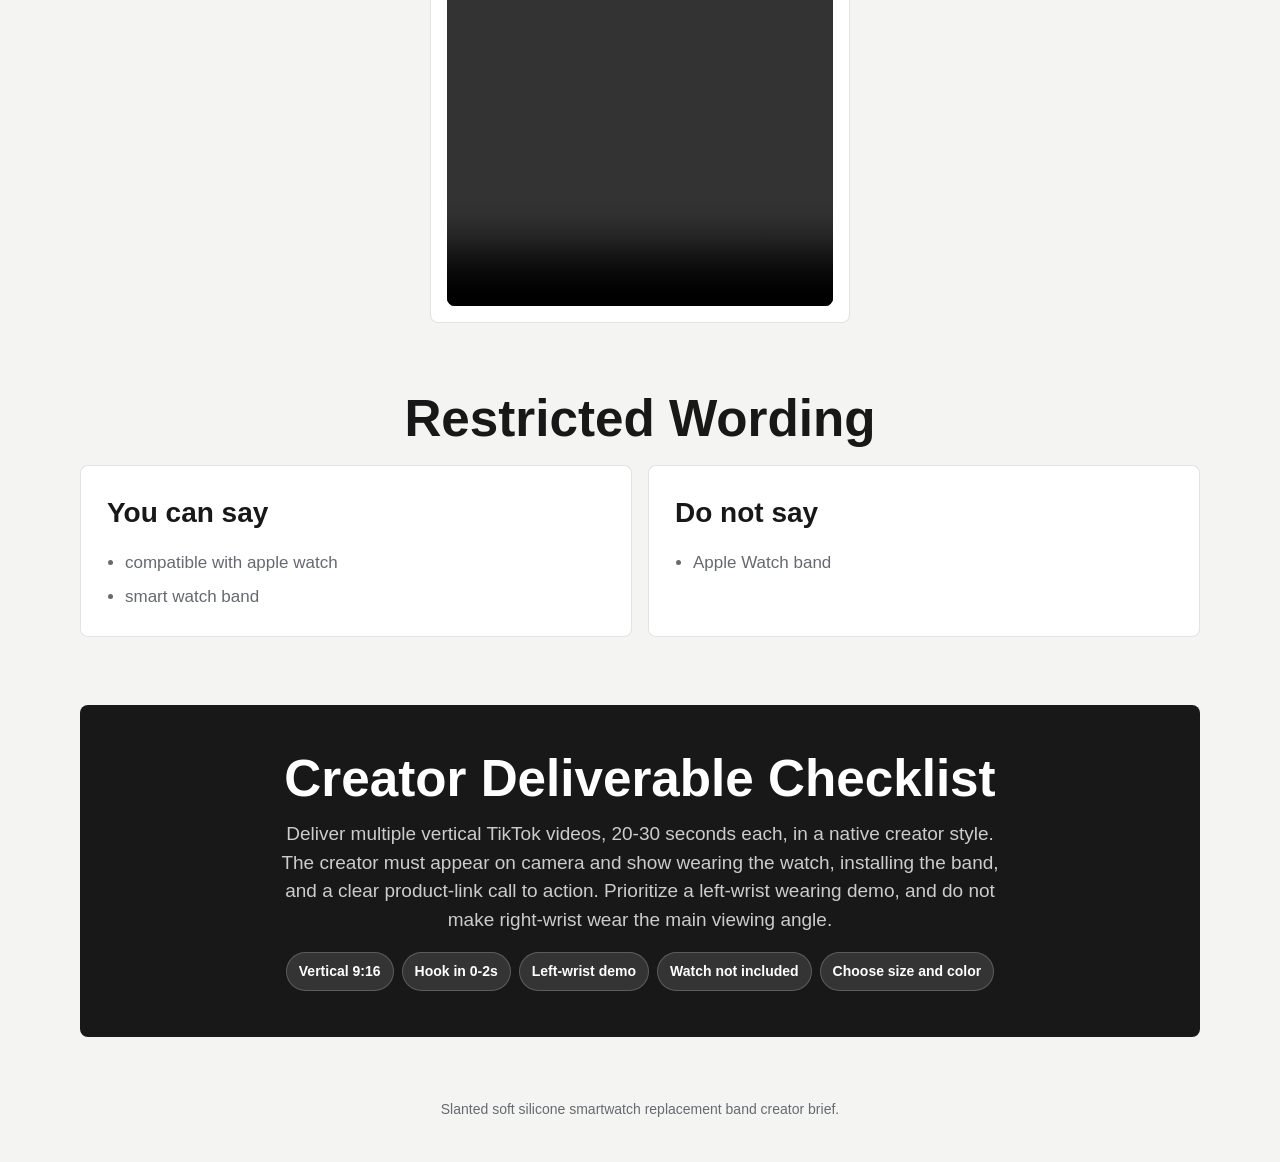
==== commit effc2a5e: "Add left-wrist guidance to selling points and delivery brief" ====
--- a/index.html
+++ b/index.html
@@ -672,6 +672,10 @@
               <strong>Second: The angle has a purpose</strong>
               <span>While exercising, cycling, or driving, you can glance at the time without deliberately turning your wrist.</span>
             </div>
+            <div class="fact-row">
+              <strong>Left-wrist wearing angle</strong>
+              <span>This slanted angle is easier to understand when worn on the left wrist, especially while exercising, cycling, or driving.</span>
+            </div>
             <div class="fact-subtitle">Secondary Benefits</div>
             <div class="fact-row">
               <strong>Soft silicone material</strong>
@@ -794,7 +798,7 @@
       <div class="wrap">
         <div class="cta">
           <h2>Creator Deliverable Checklist</h2>
-          <p>Deliver multiple vertical TikTok videos, 20-30 seconds each, in a native creator style. The creator must appear on camera and show wearing the watch, installing the band, and a clear product-link call to action.</p>
+          <p>Deliver multiple vertical TikTok videos, 20-30 seconds each, in a native creator style. The creator must appear on camera and show wearing the watch, installing the band, and a clear product-link call to action. Prioritize a left-wrist wearing demo, and do not make right-wrist wear the main viewing angle.</p>
           <div class="badge-row">
             <span class="badge">Vertical 9:16</span>
             <span class="badge">Hook in 0-2s</span>
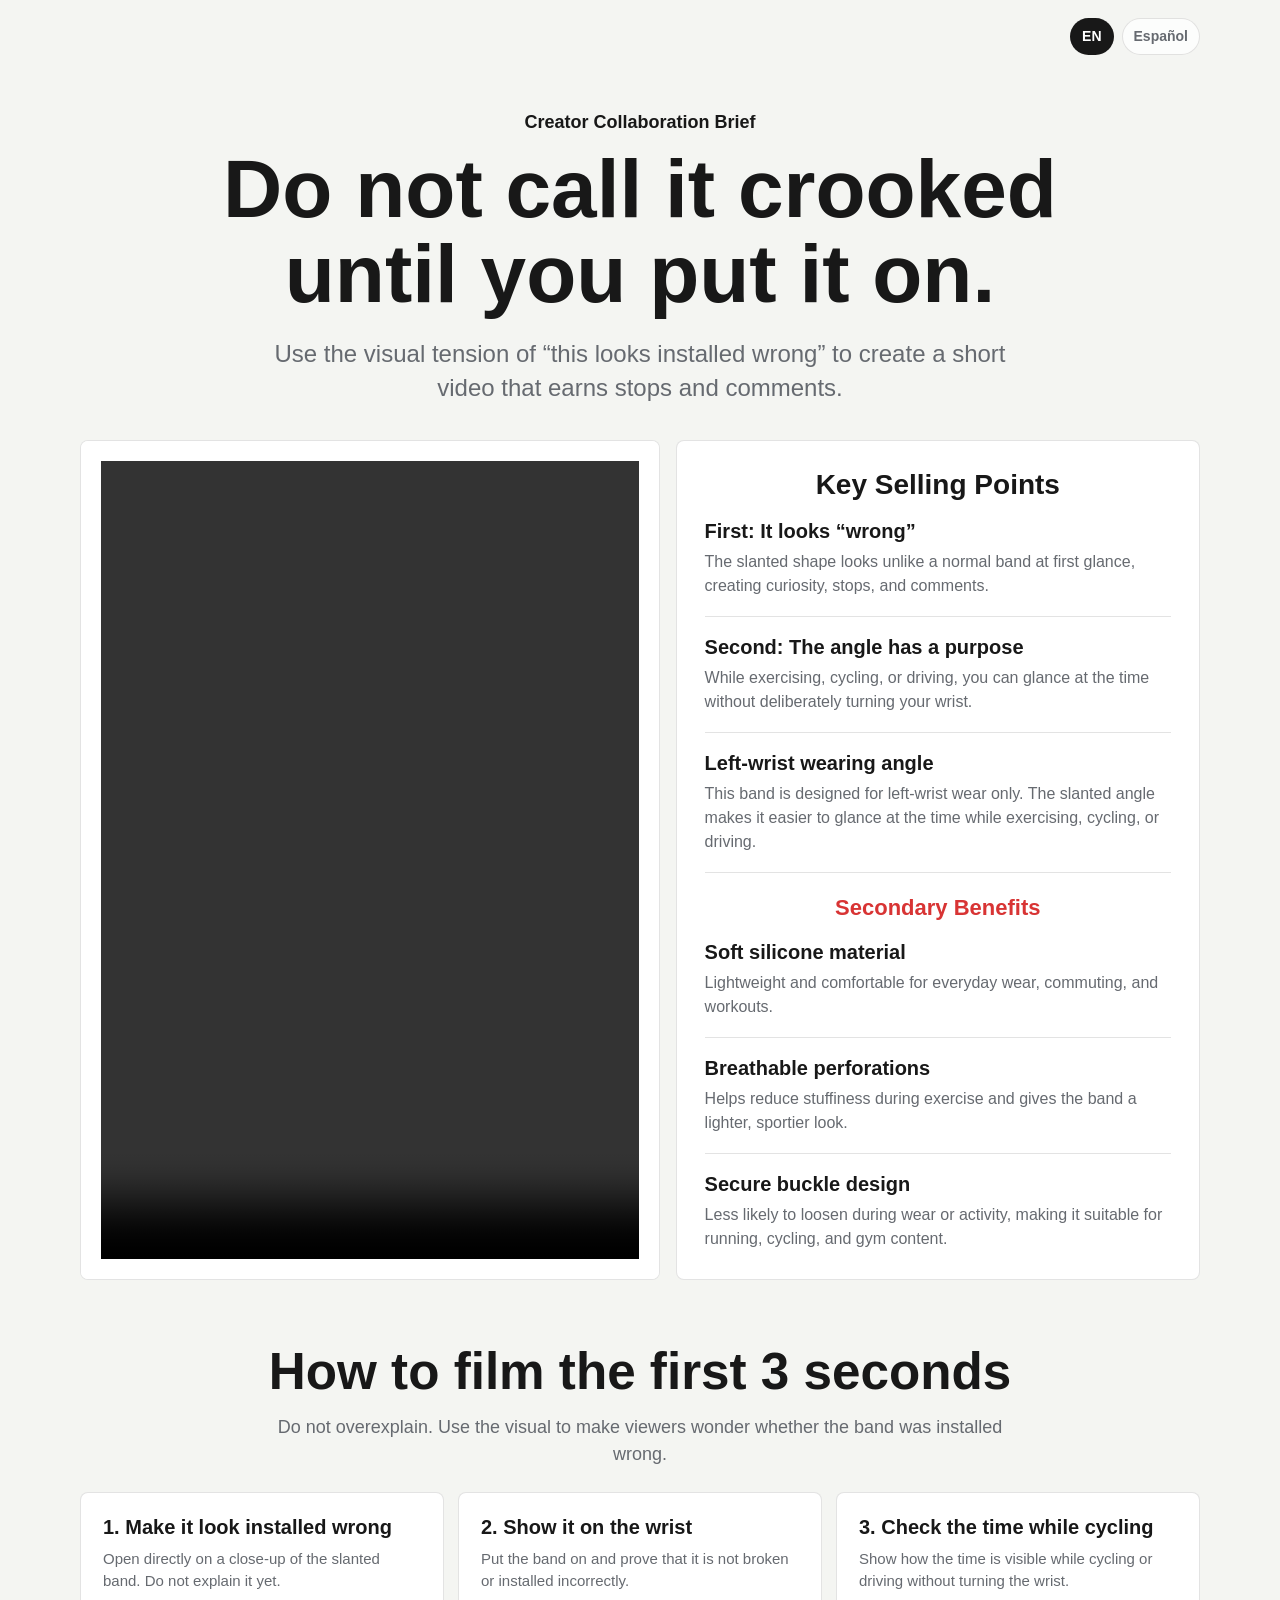
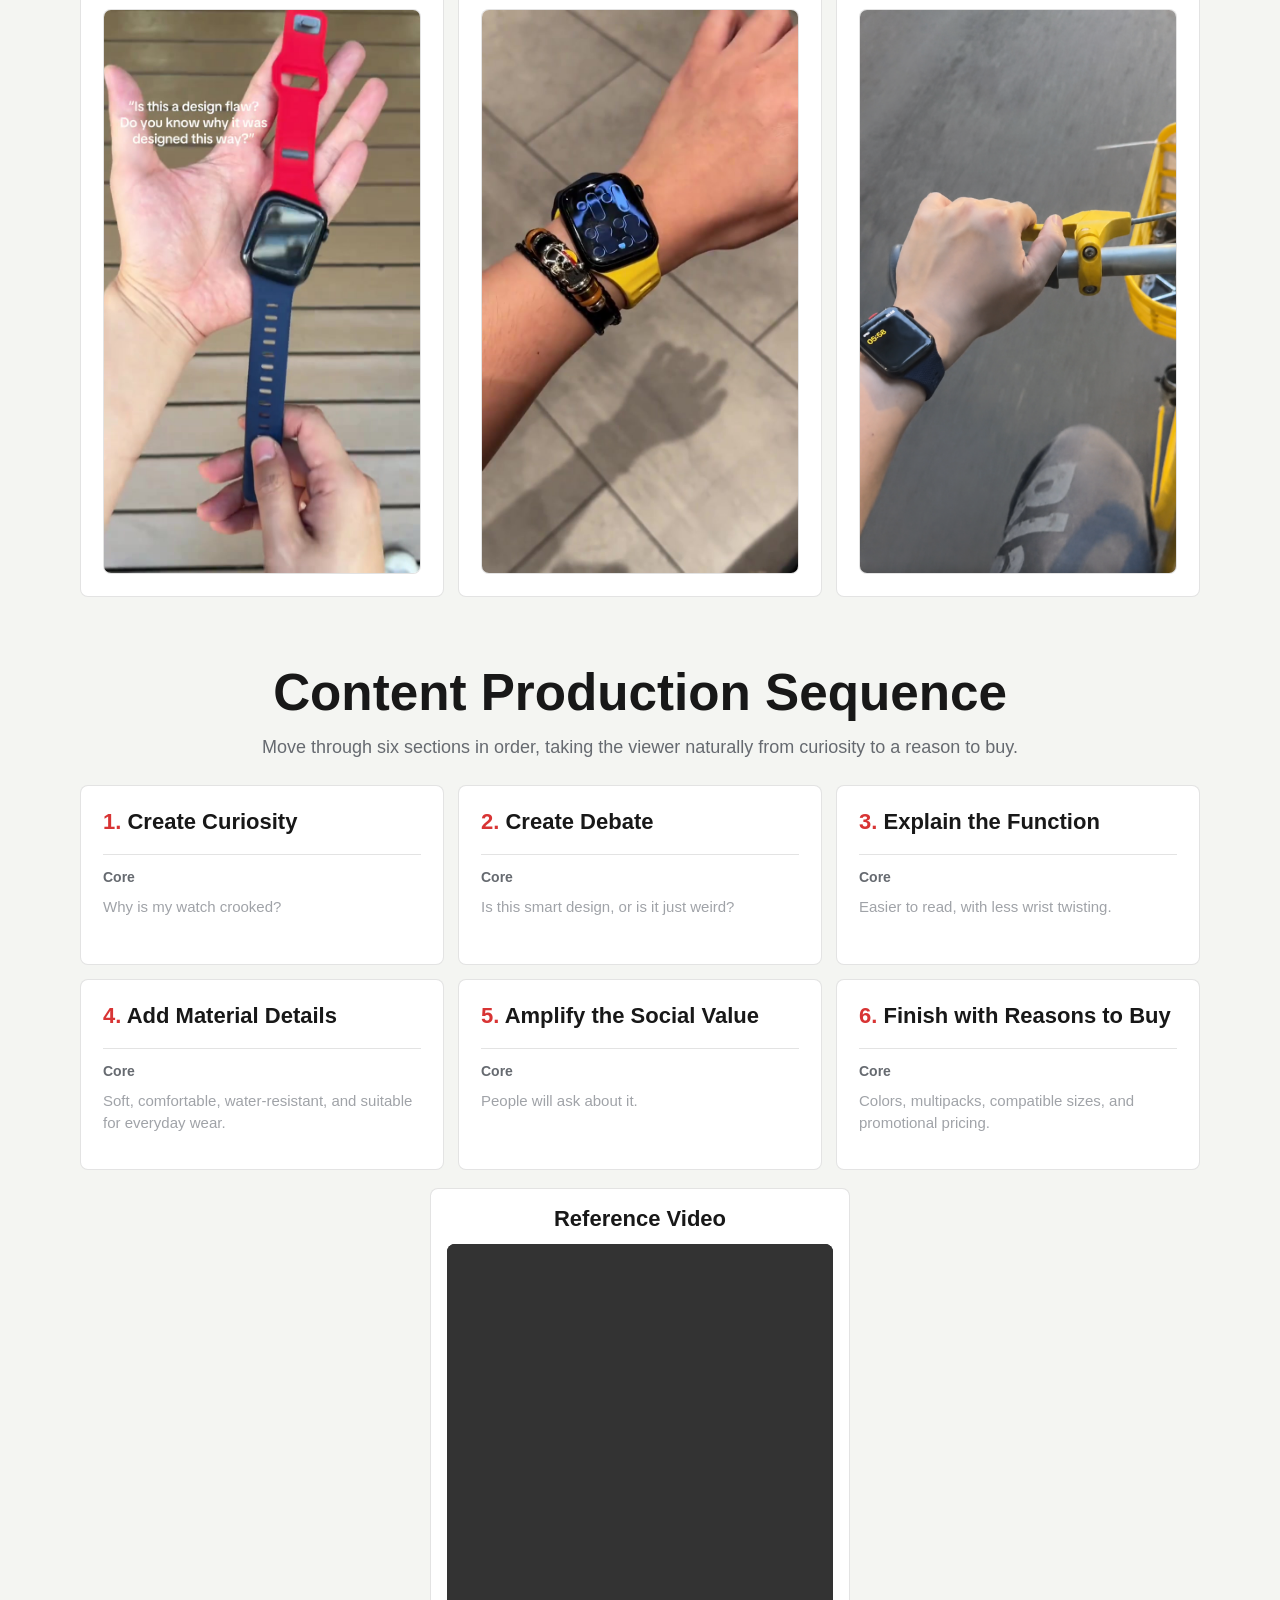
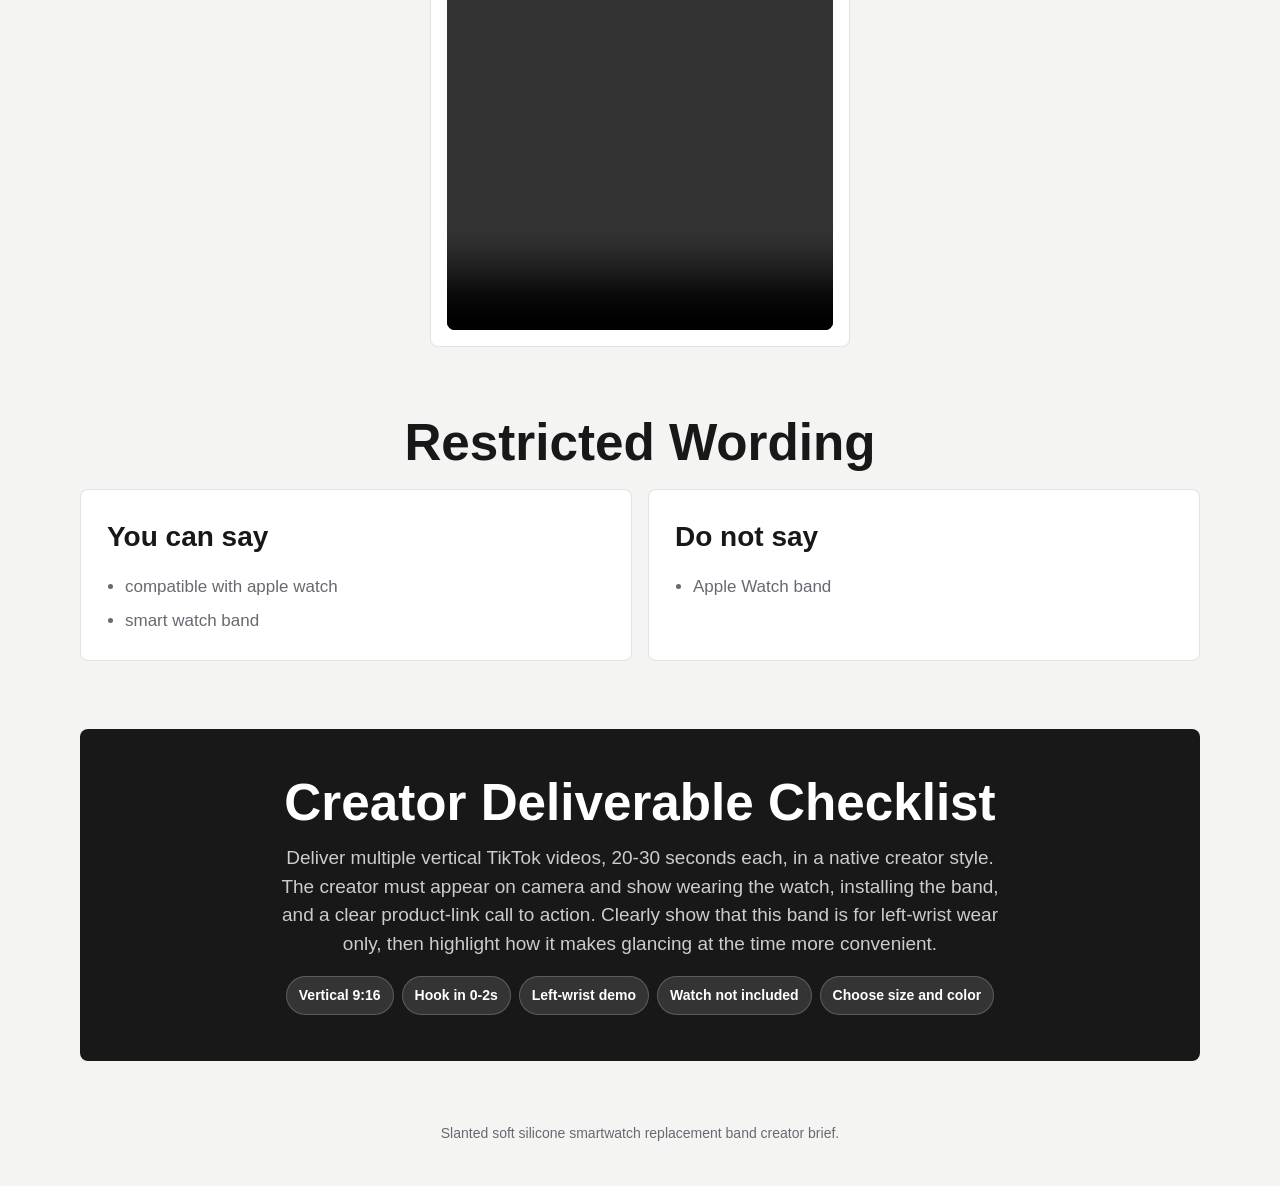
==== commit a11f47c6: "Clarify left-wrist only wording" ====
--- a/index.html
+++ b/index.html
@@ -674,7 +674,7 @@
             </div>
             <div class="fact-row">
               <strong>Left-wrist wearing angle</strong>
-              <span>This slanted angle is easier to understand when worn on the left wrist, especially while exercising, cycling, or driving.</span>
+              <span>This band is designed for left-wrist wear only. The slanted angle makes it easier to glance at the time while exercising, cycling, or driving.</span>
             </div>
             <div class="fact-subtitle">Secondary Benefits</div>
             <div class="fact-row">
@@ -798,7 +798,7 @@
       <div class="wrap">
         <div class="cta">
           <h2>Creator Deliverable Checklist</h2>
-          <p>Deliver multiple vertical TikTok videos, 20-30 seconds each, in a native creator style. The creator must appear on camera and show wearing the watch, installing the band, and a clear product-link call to action. Prioritize a left-wrist wearing demo, and do not make right-wrist wear the main viewing angle.</p>
+          <p>Deliver multiple vertical TikTok videos, 20-30 seconds each, in a native creator style. The creator must appear on camera and show wearing the watch, installing the band, and a clear product-link call to action. Clearly show that this band is for left-wrist wear only, then highlight how it makes glancing at the time more convenient.</p>
           <div class="badge-row">
             <span class="badge">Vertical 9:16</span>
             <span class="badge">Hook in 0-2s</span>
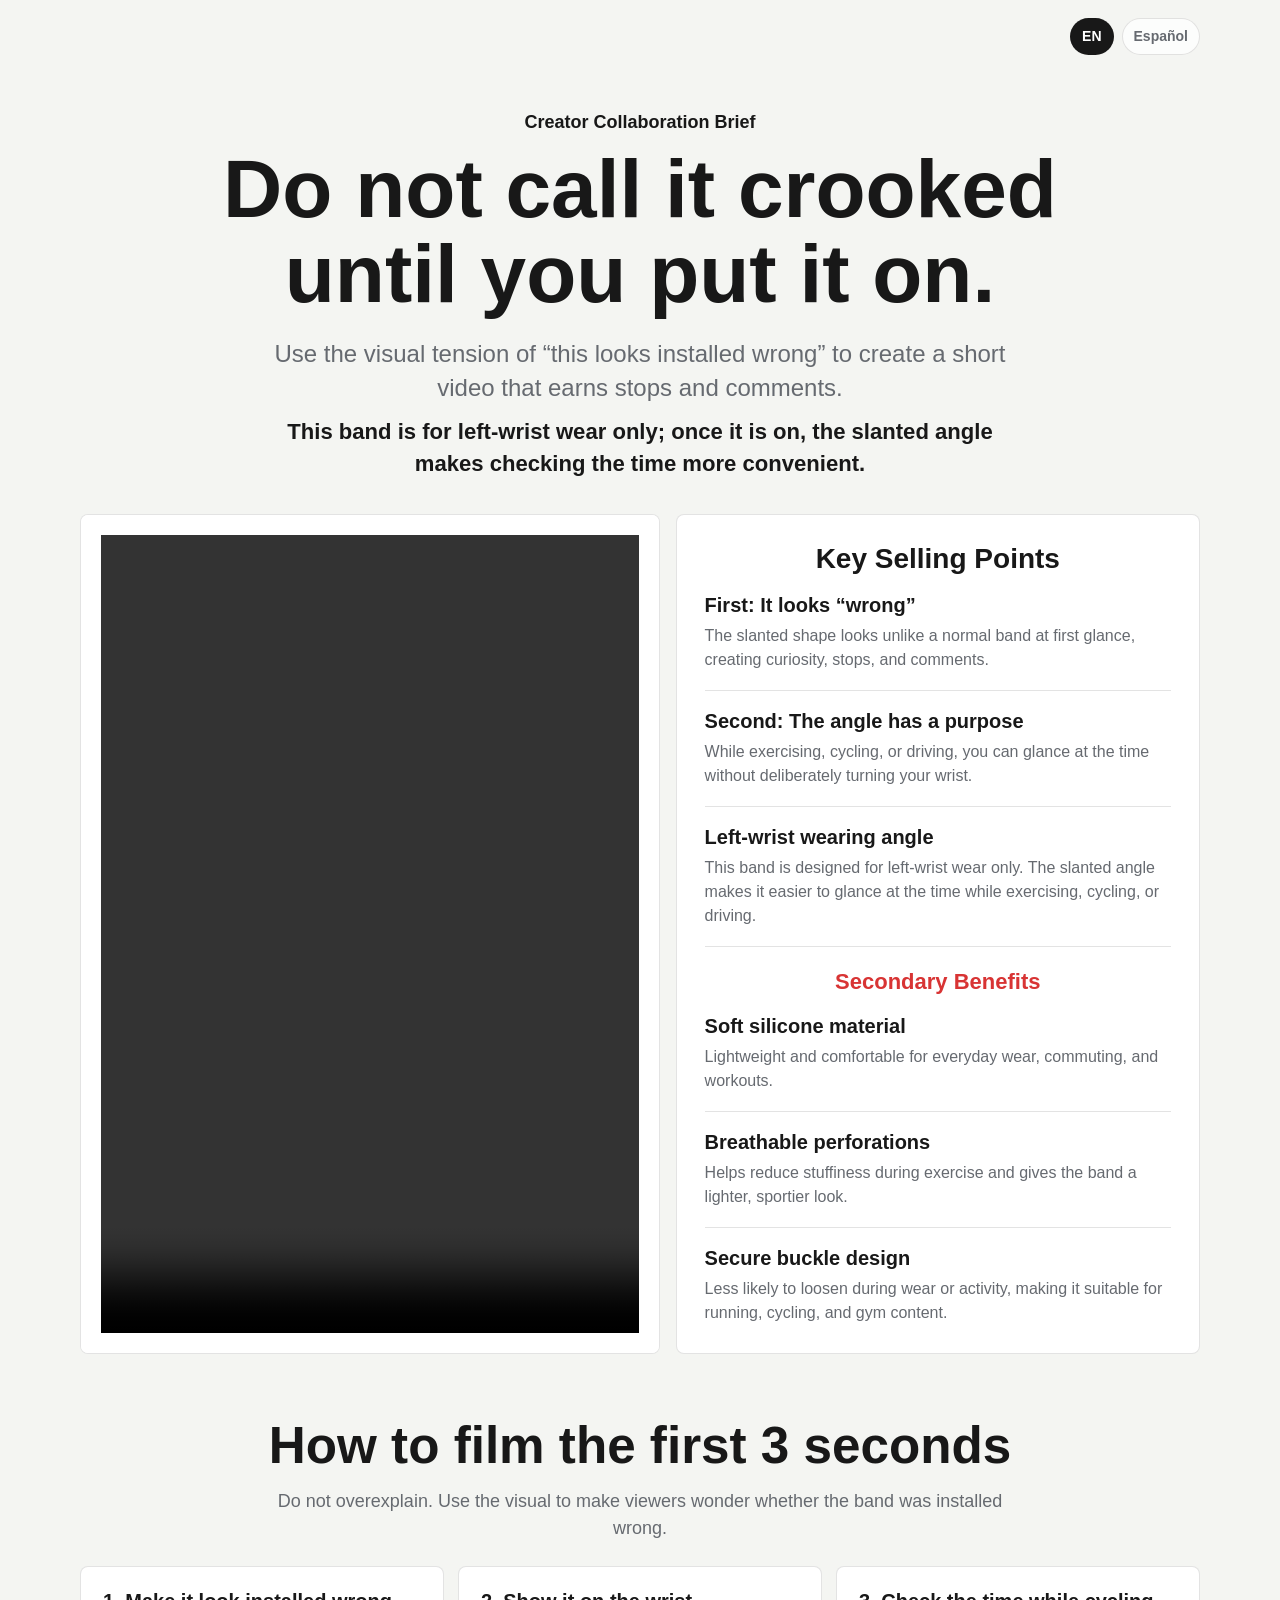
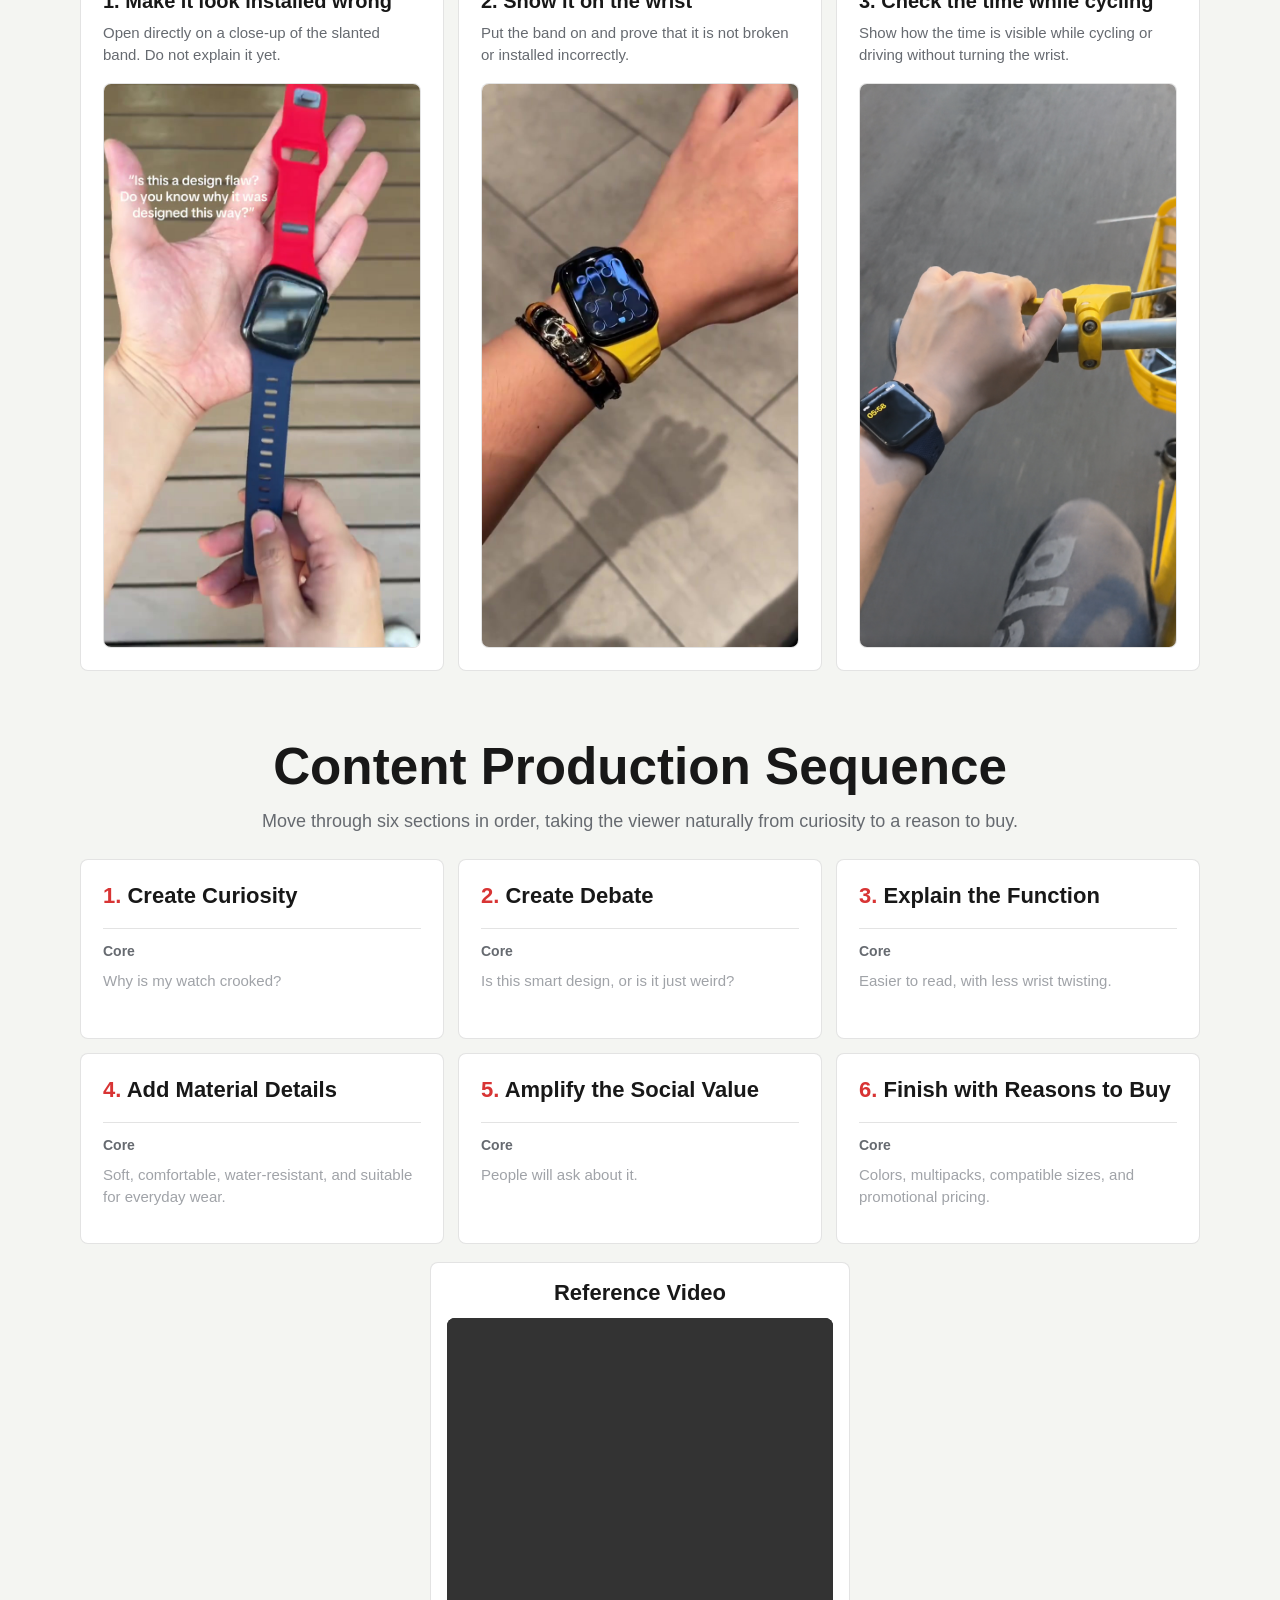
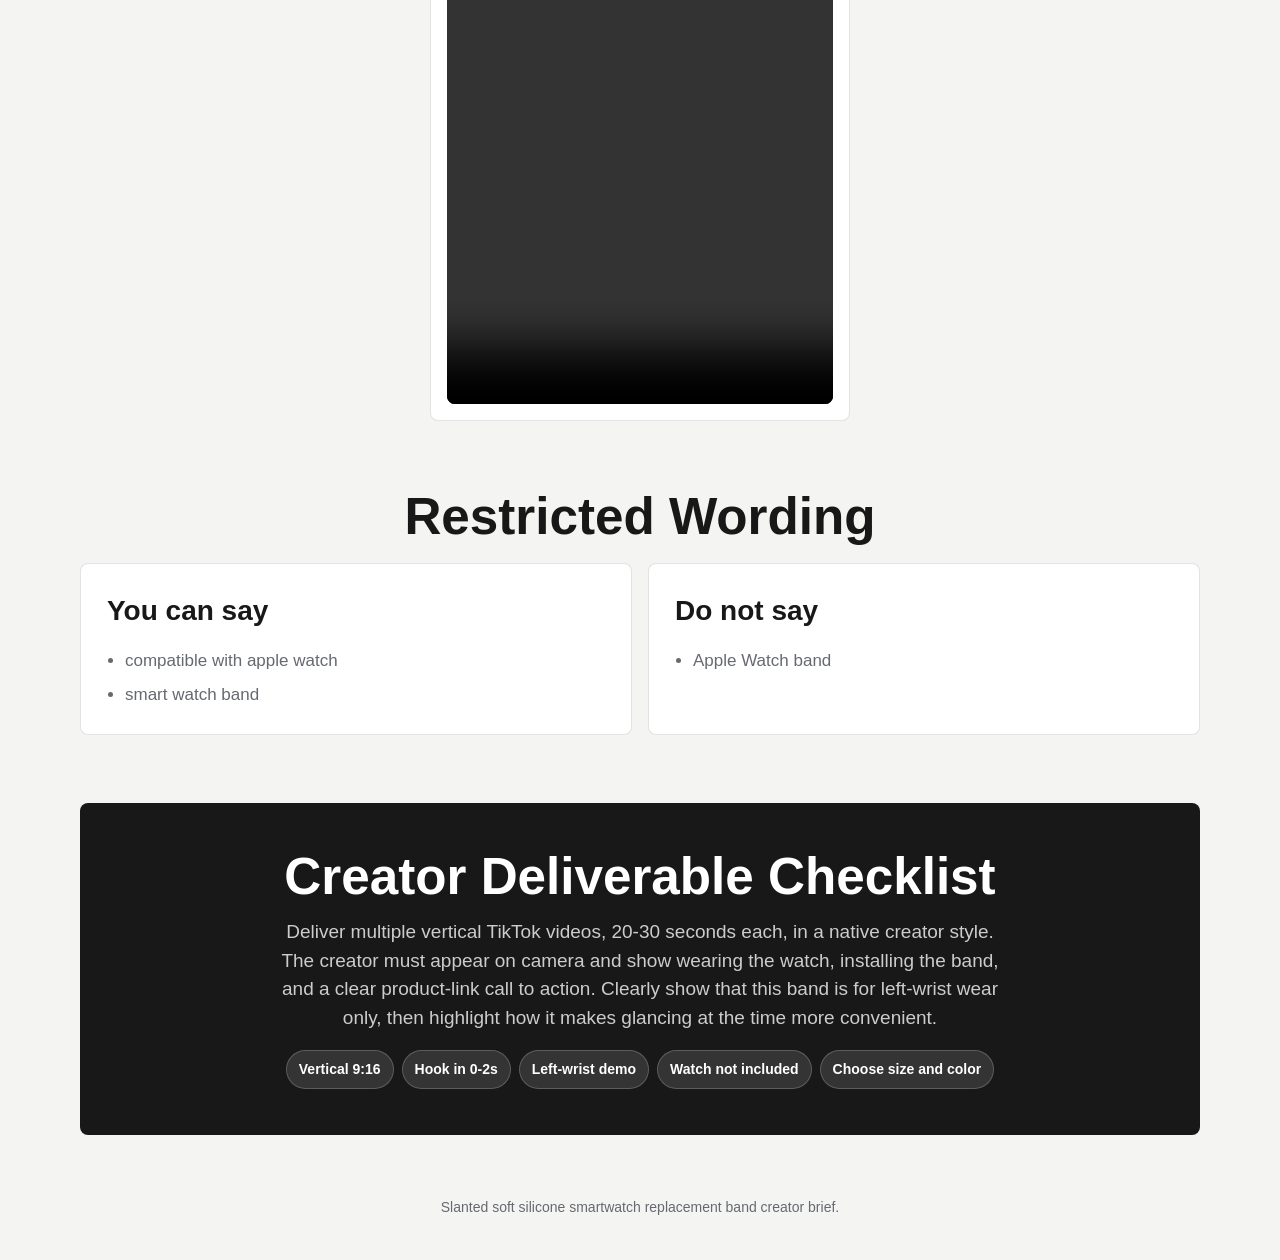
==== commit 1020b640: "Add left-wrist only note to hero" ====
--- a/index.html
+++ b/index.html
@@ -103,6 +103,14 @@
       line-height: 1.45;
     }
 
+    .lead-note {
+      display: block;
+      margin-top: 10px;
+      color: var(--ink);
+      font-weight: 800;
+      font-size: .92em;
+    }
+
     .hero-grid {
       display: grid;
       grid-template-columns: minmax(0, 1.05fr) minmax(280px, .95fr);
@@ -656,7 +664,7 @@
       <div class="wrap">
         <p class="eyebrow">Creator Collaboration Brief</p>
         <h1>Do not call it crooked until you put it on.</h1>
-        <p class="lead">Use the visual tension of “this looks installed wrong” to create a short video that earns stops and comments.</p>
+        <p class="lead">Use the visual tension of “this looks installed wrong” to create a short video that earns stops and comments. <span class="lead-note">This band is for left-wrist wear only; once it is on, the slanted angle makes checking the time more convenient.</span></p>
 
         <div class="hero-grid">
           <div class="hero-visual">
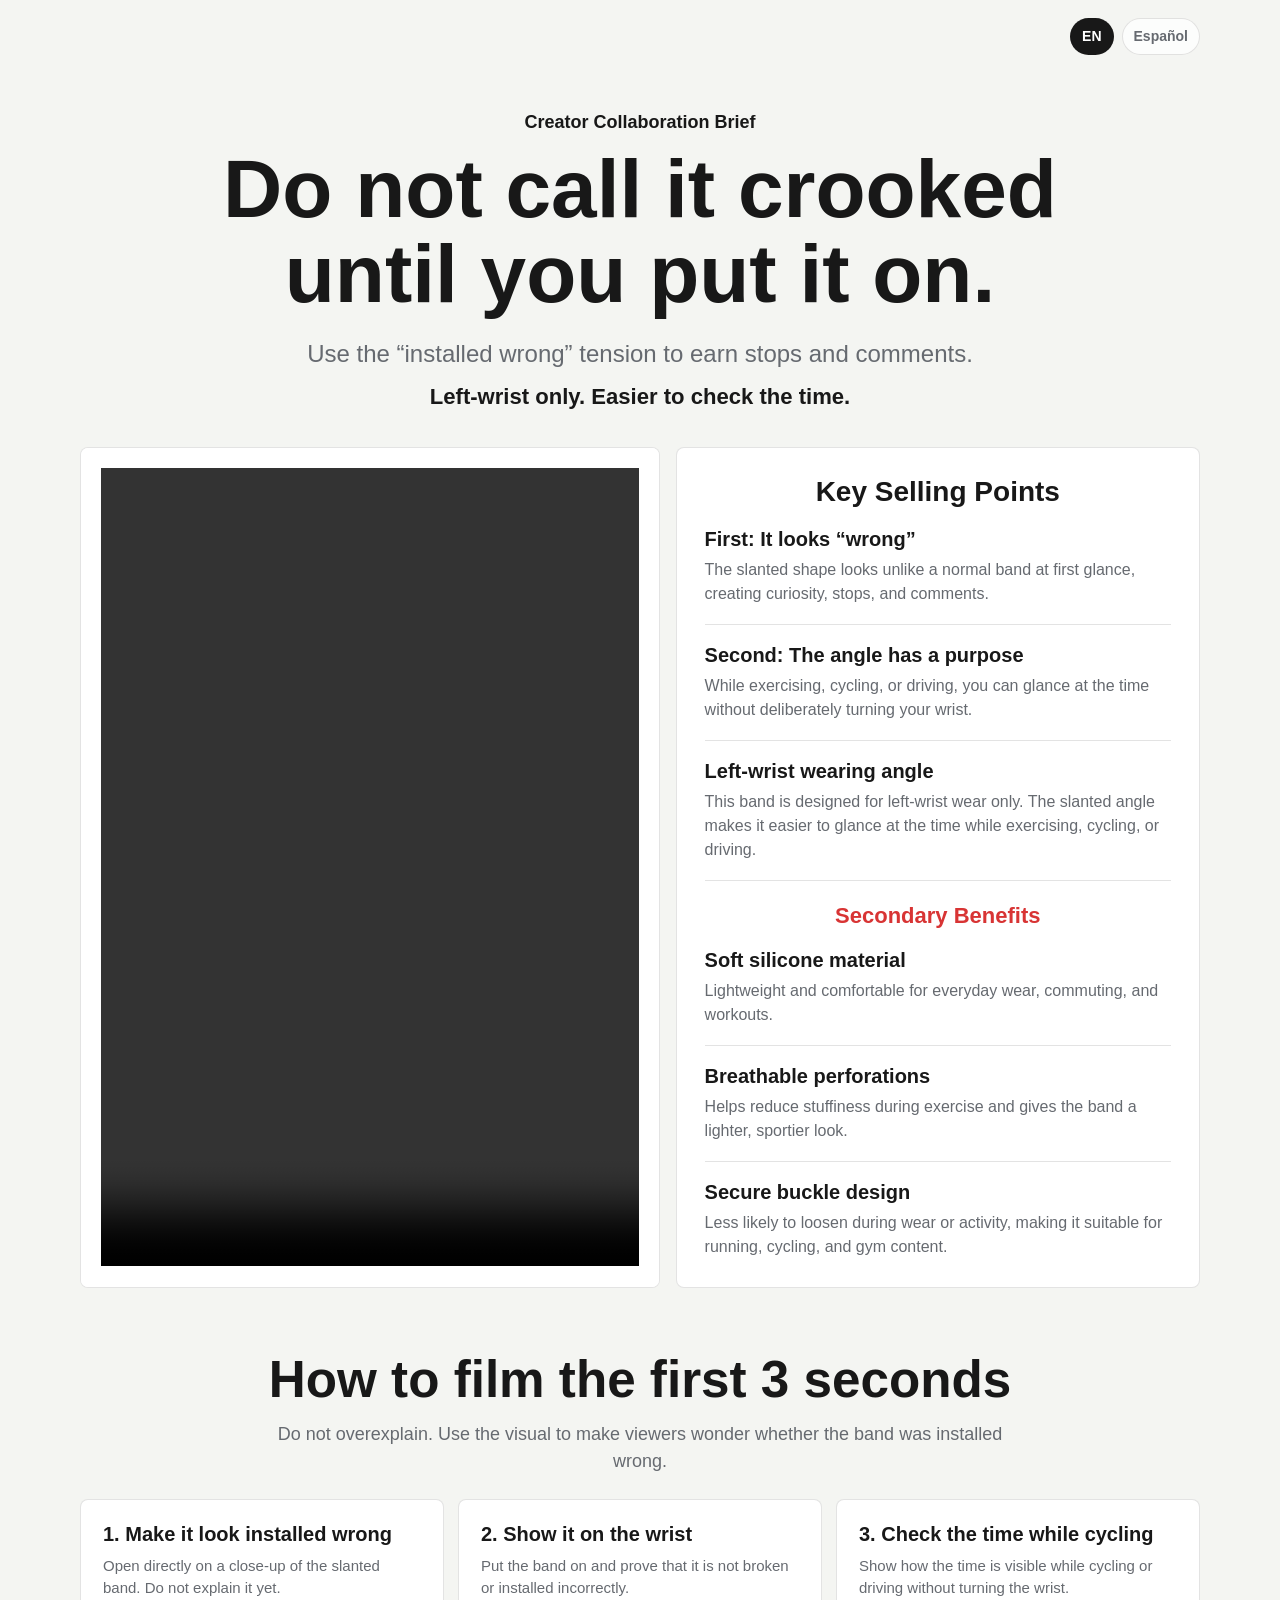
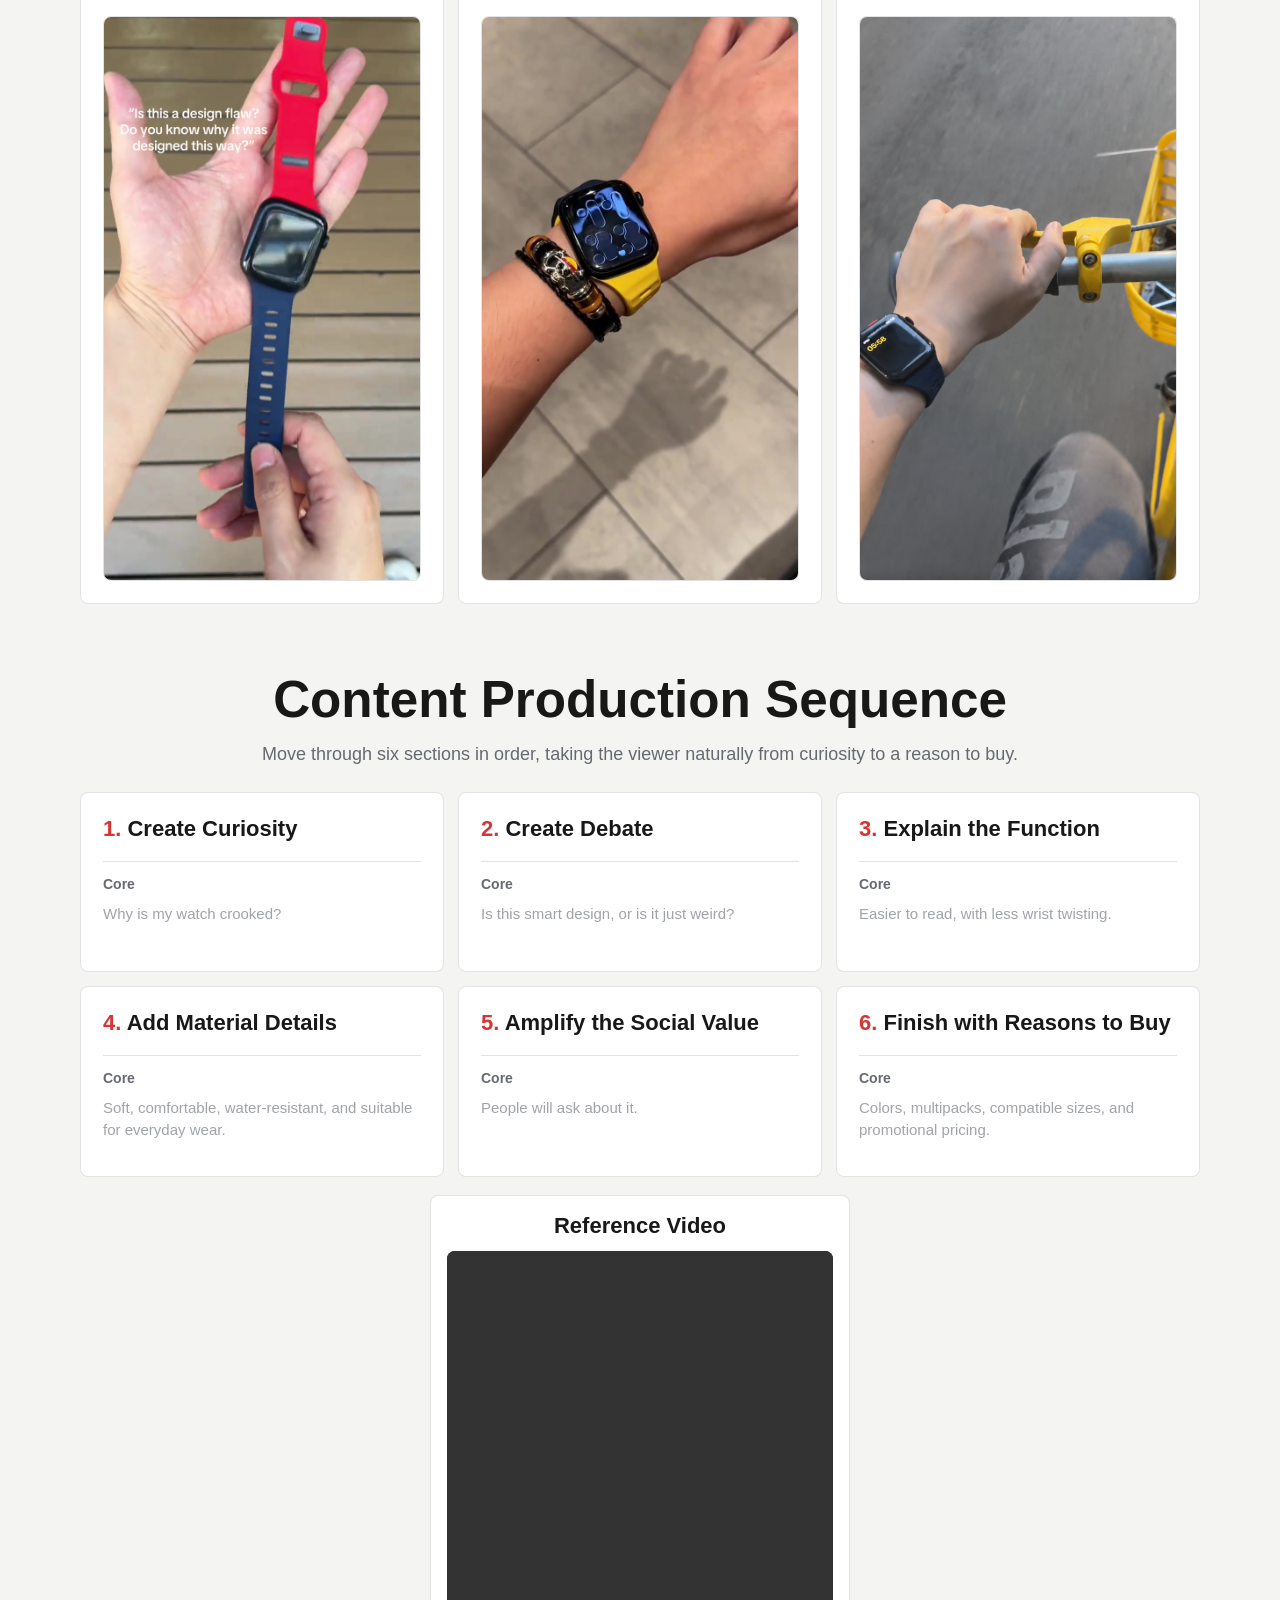
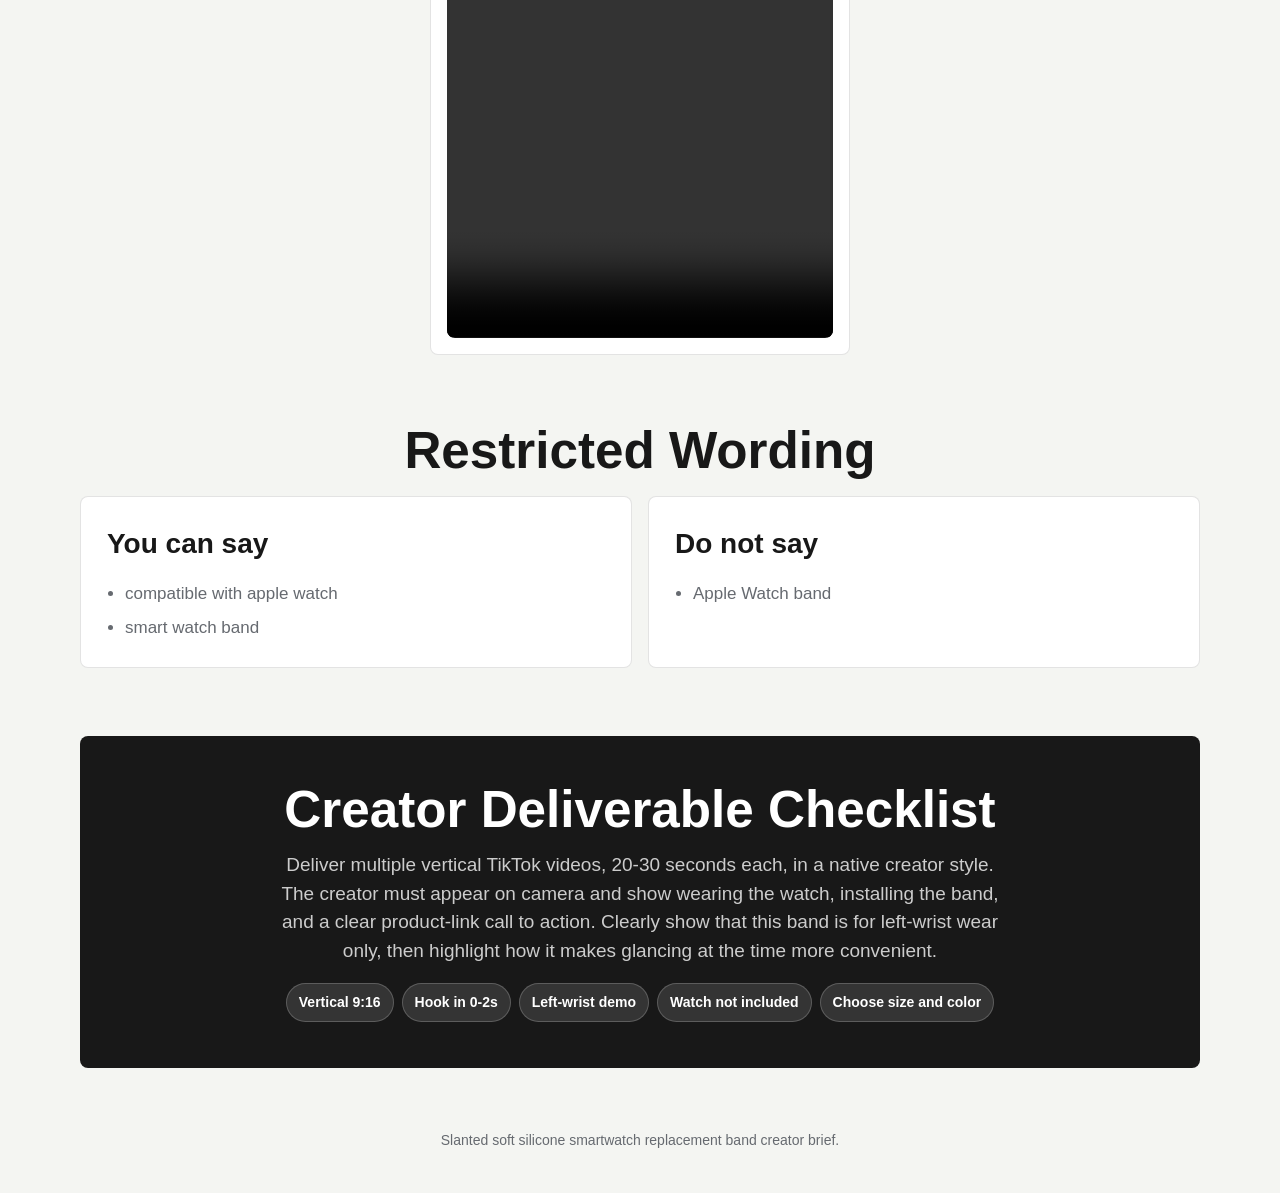
==== commit eb9c1da2: "Shorten hero left-wrist note" ====
--- a/index.html
+++ b/index.html
@@ -664,7 +664,7 @@
       <div class="wrap">
         <p class="eyebrow">Creator Collaboration Brief</p>
         <h1>Do not call it crooked until you put it on.</h1>
-        <p class="lead">Use the visual tension of “this looks installed wrong” to create a short video that earns stops and comments. <span class="lead-note">This band is for left-wrist wear only; once it is on, the slanted angle makes checking the time more convenient.</span></p>
+        <p class="lead">Use the “installed wrong” tension to earn stops and comments. <span class="lead-note">Left-wrist only. Easier to check the time.</span></p>
 
         <div class="hero-grid">
           <div class="hero-visual">
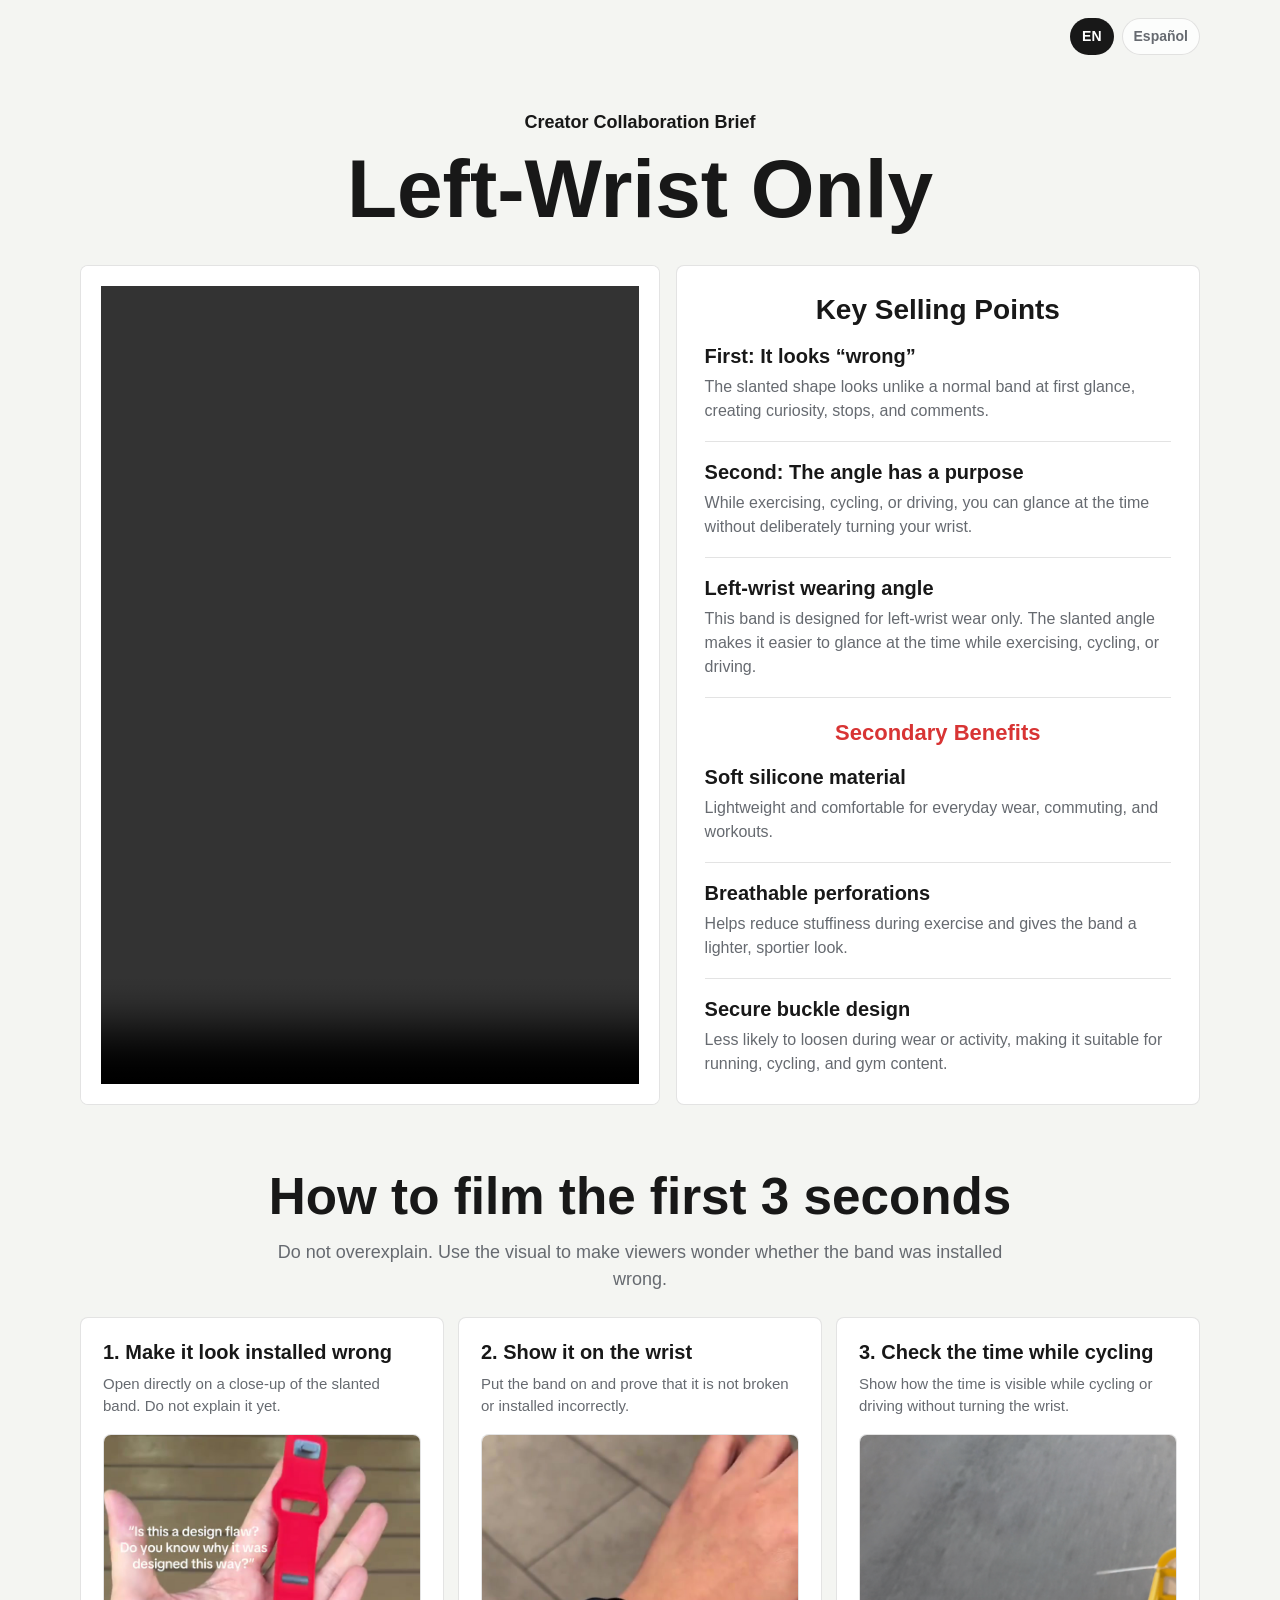
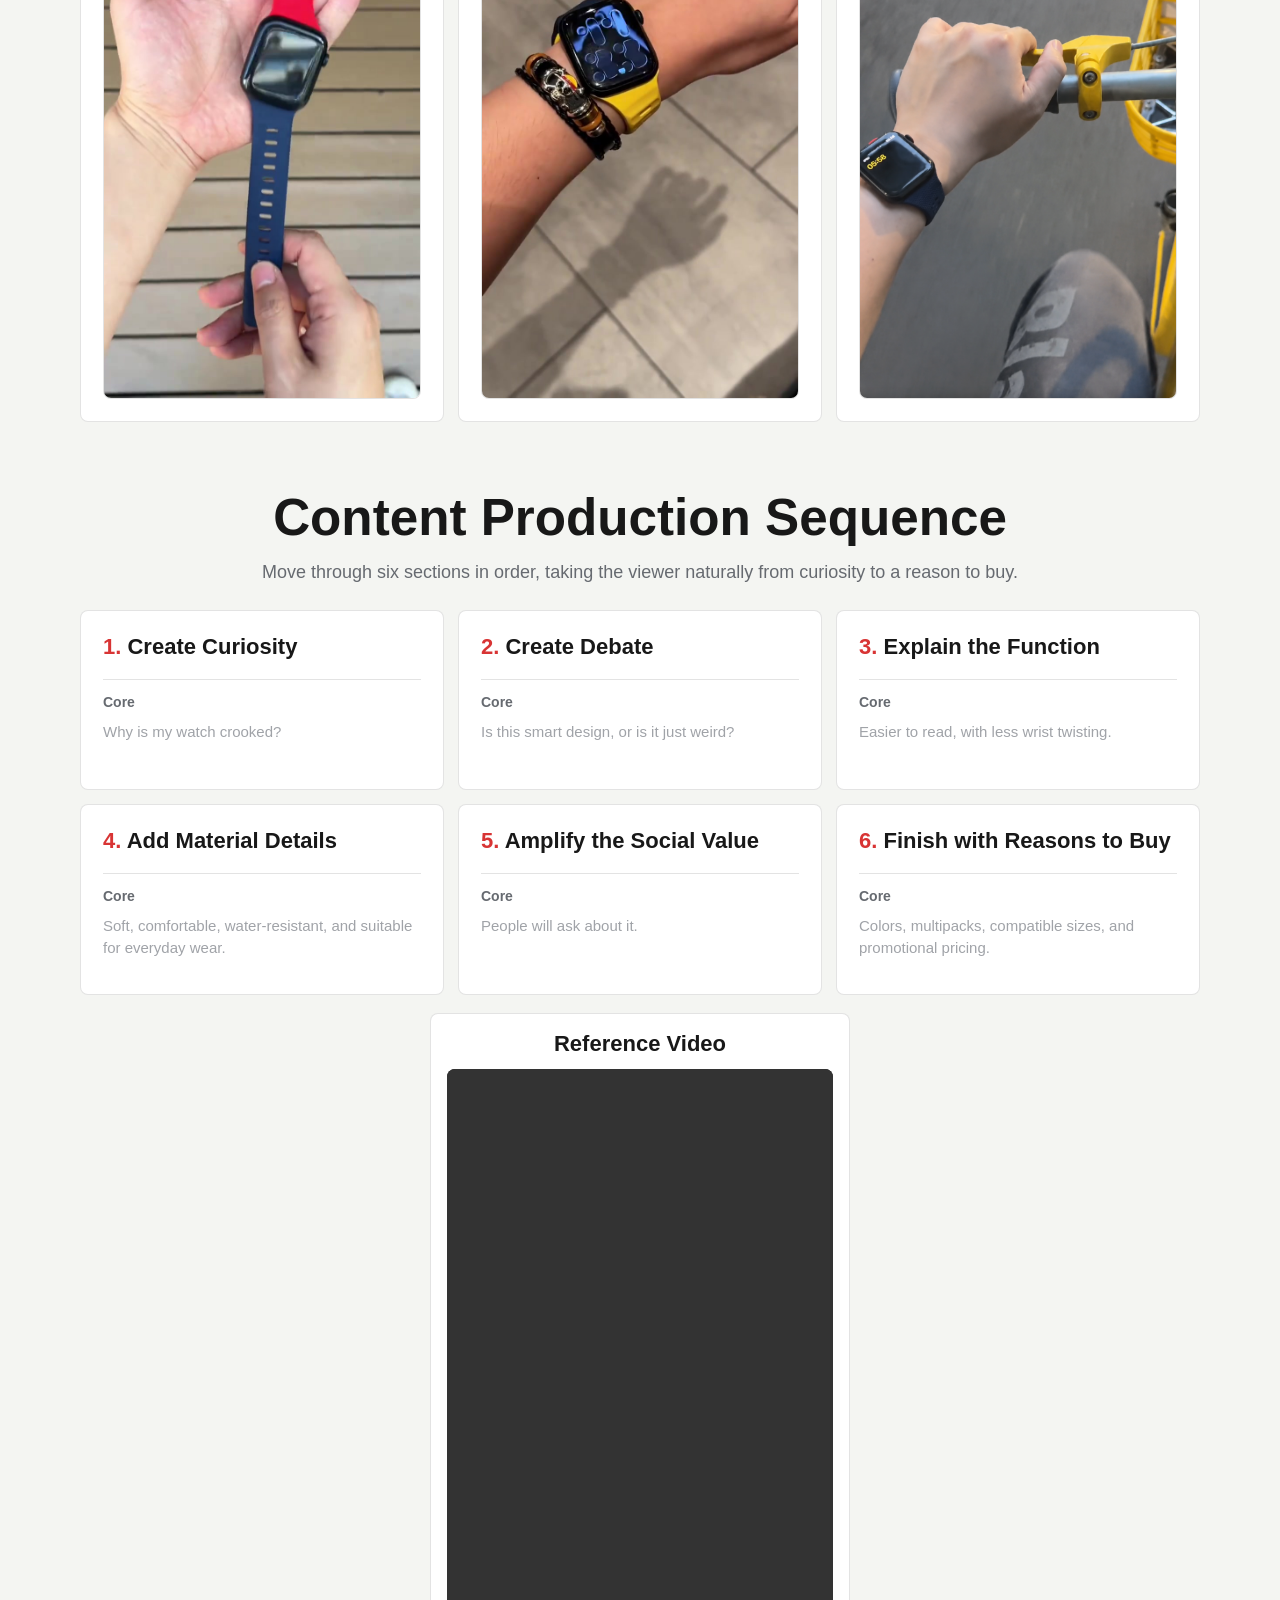
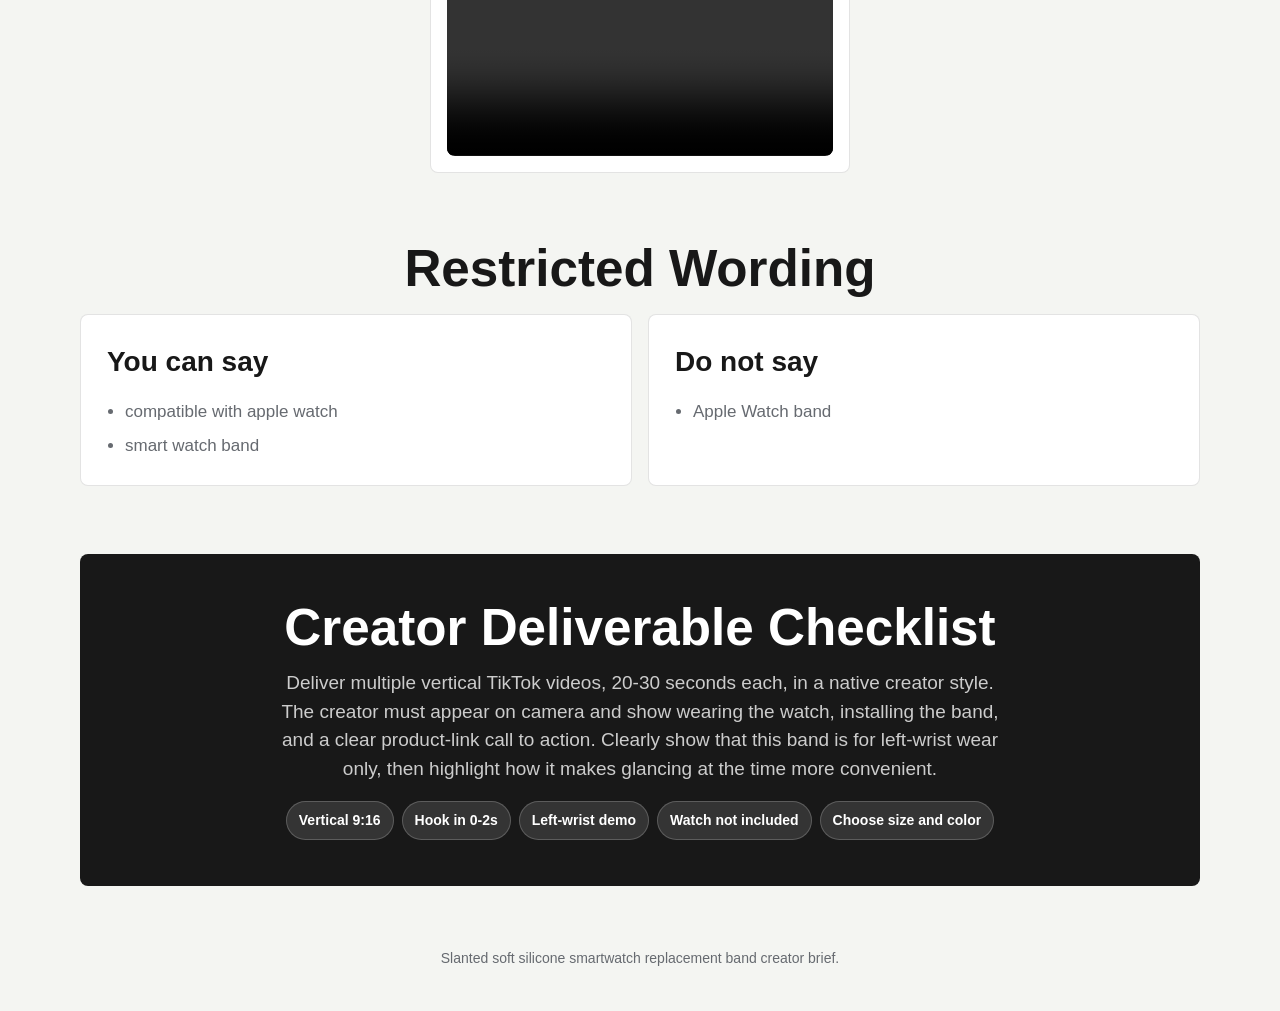
==== commit 248d298b: "Replace hero with left-wrist only title" ====
--- a/index.html
+++ b/index.html
@@ -663,8 +663,7 @@
     <section class="hero">
       <div class="wrap">
         <p class="eyebrow">Creator Collaboration Brief</p>
-        <h1>Do not call it crooked until you put it on.</h1>
-        <p class="lead">Use the “installed wrong” tension to earn stops and comments. <span class="lead-note">Left-wrist only. Easier to check the time.</span></p>
+        <h1>Left-Wrist Only</h1>
 
         <div class="hero-grid">
           <div class="hero-visual">
